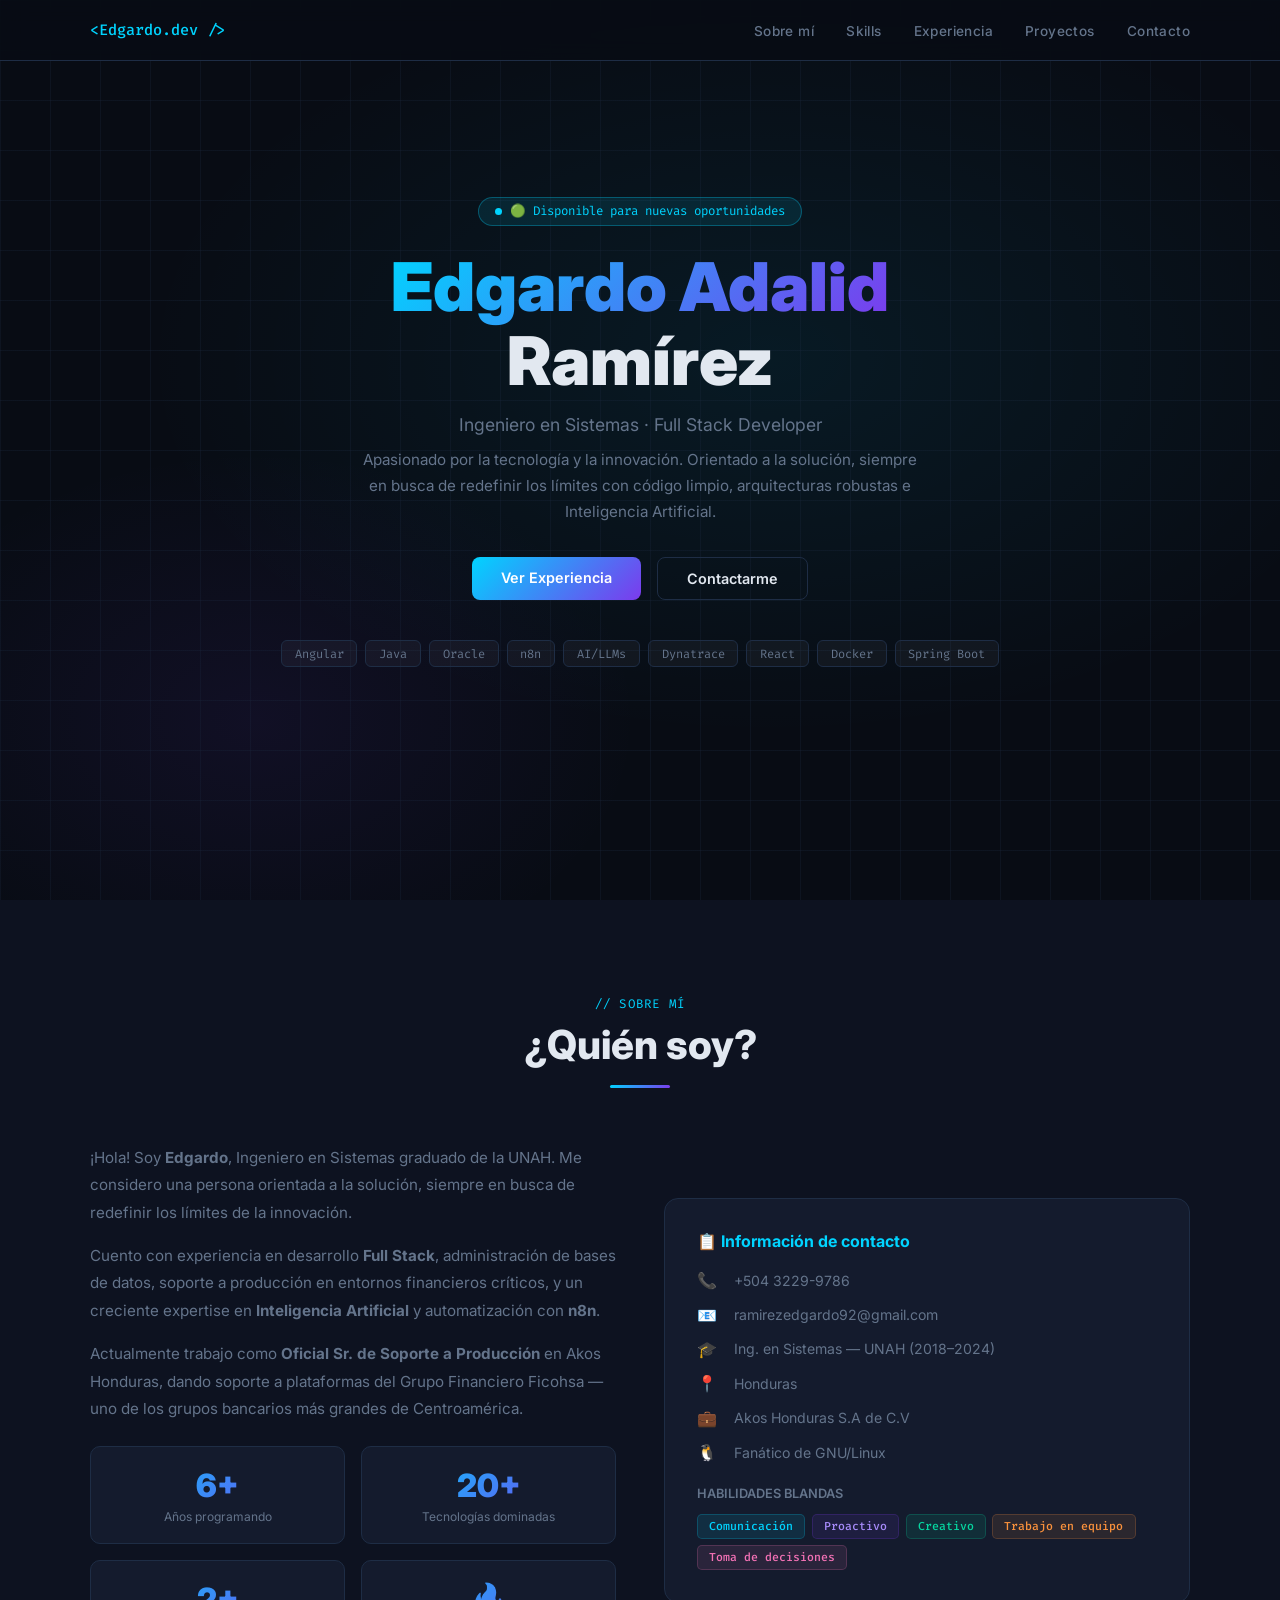
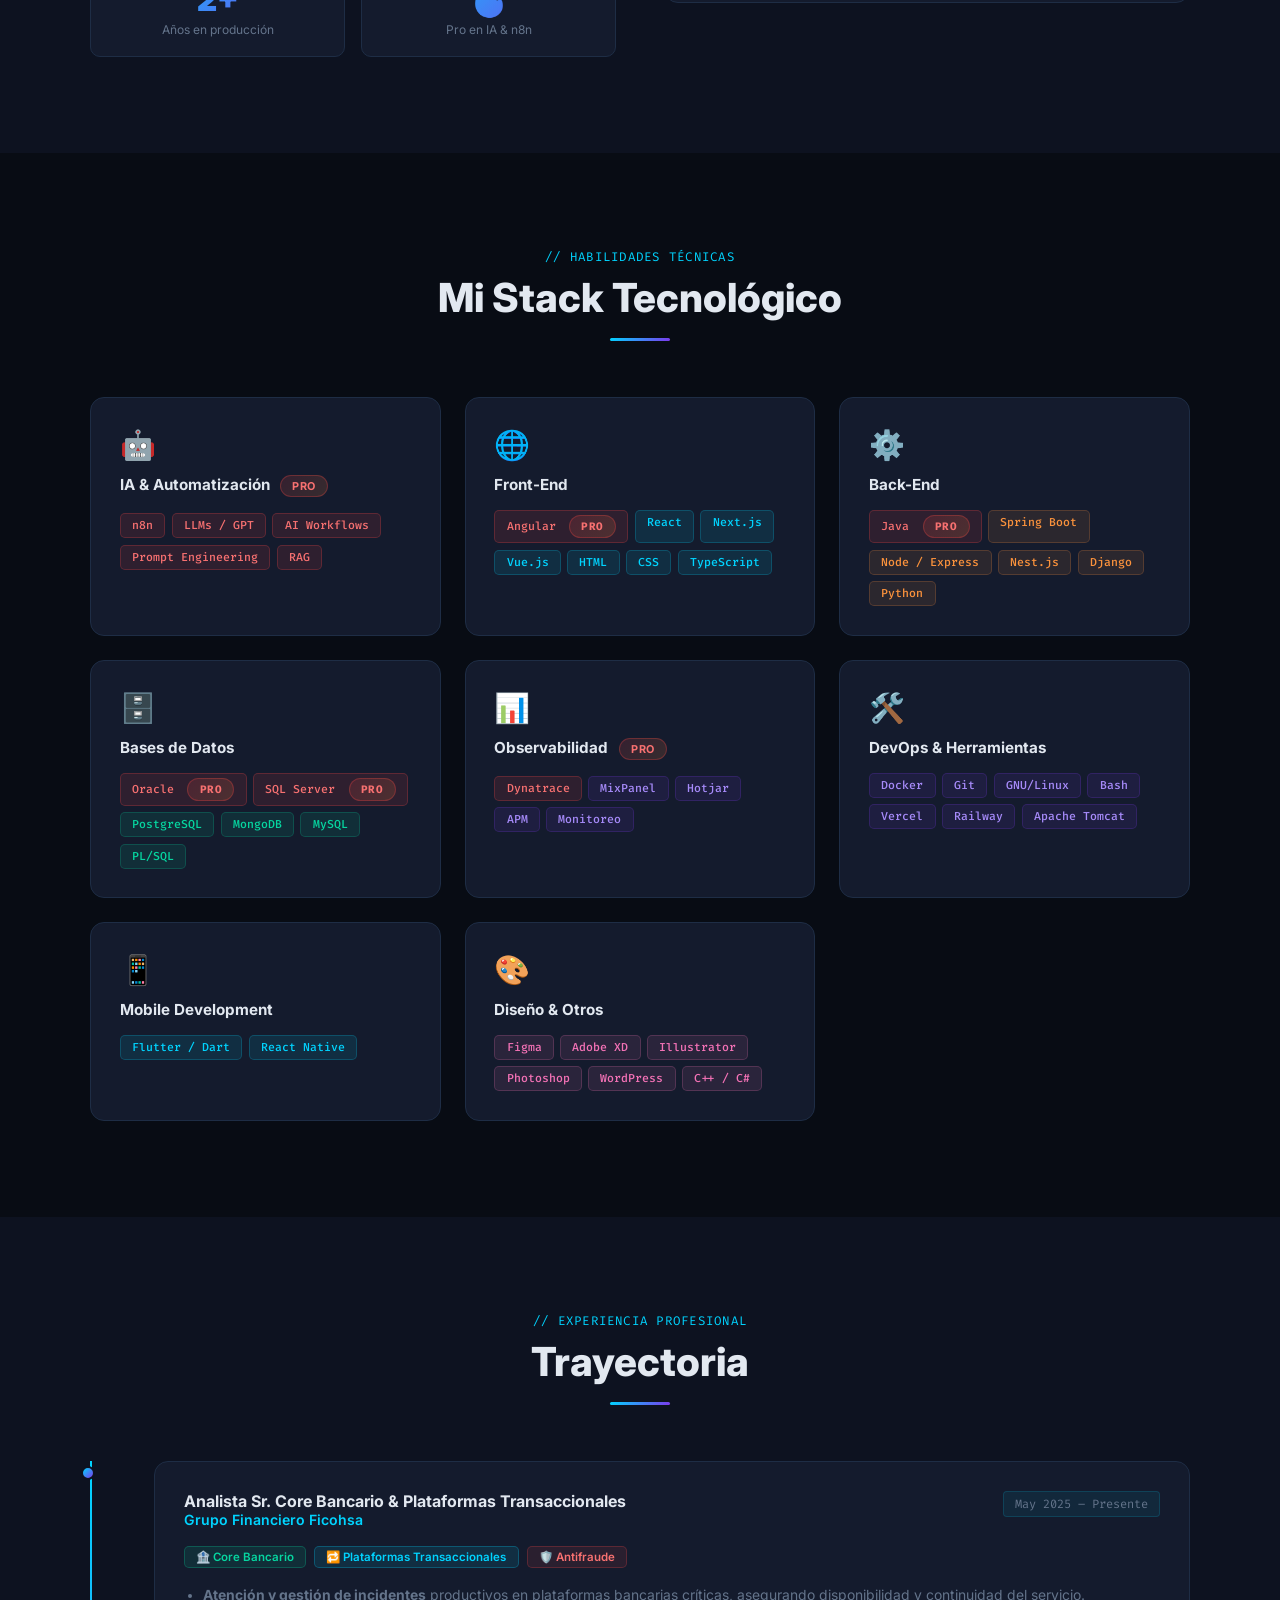
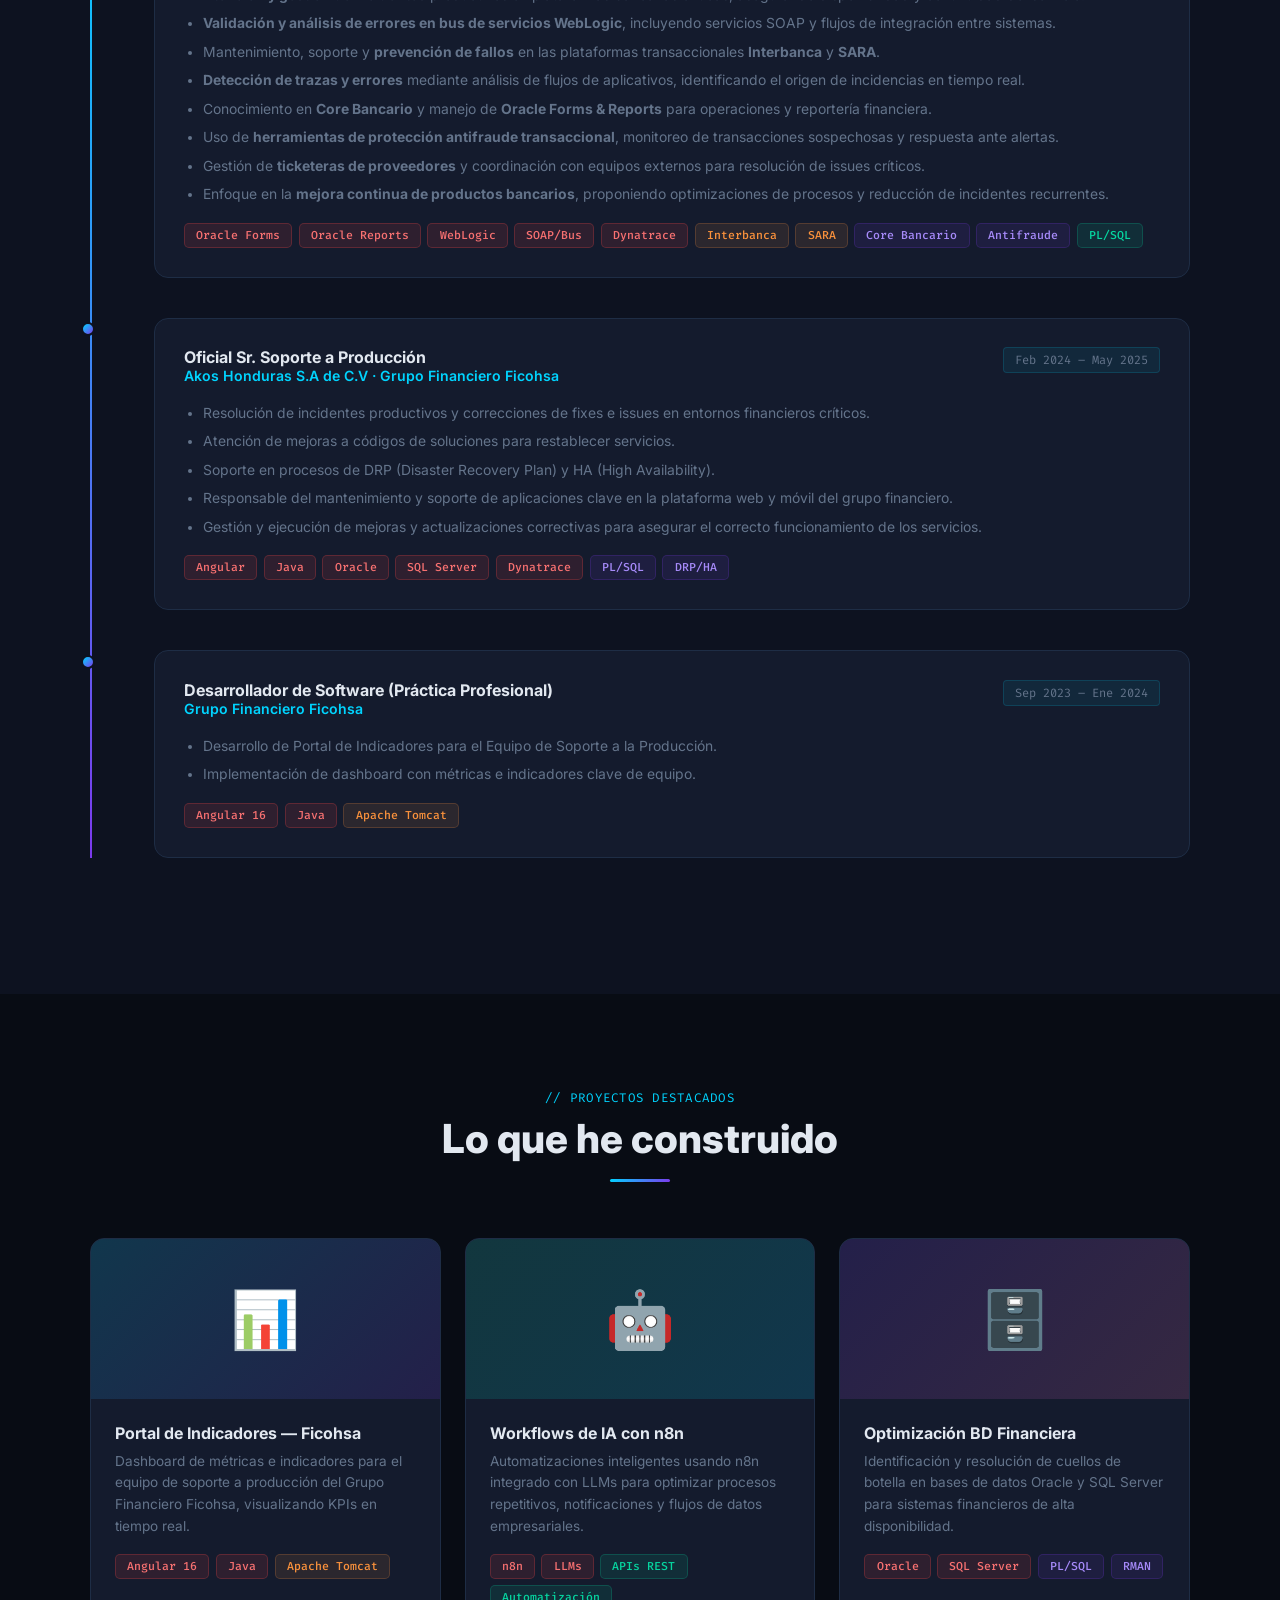
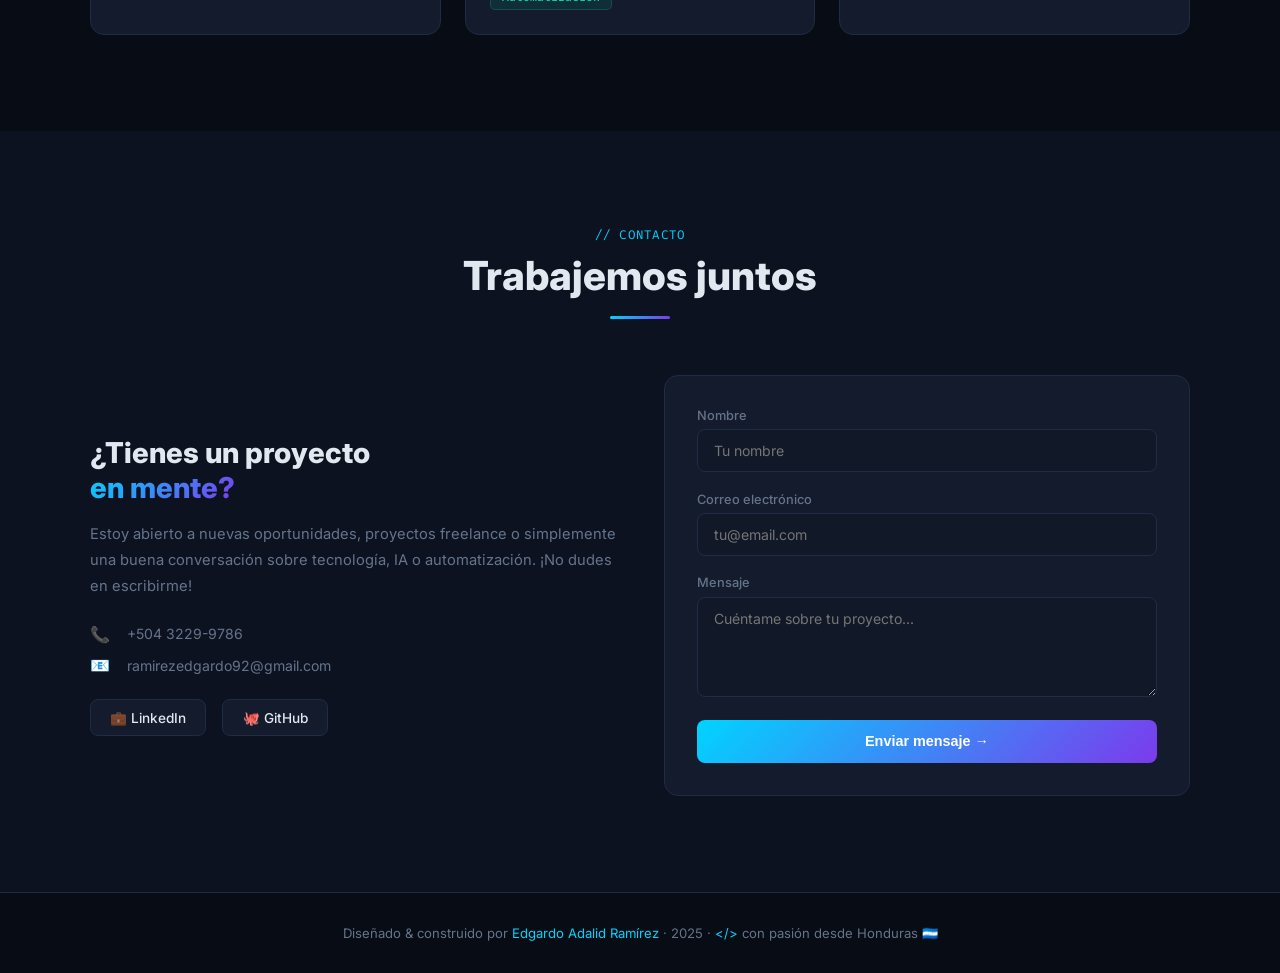
==== portfolio_edgardo_2.0.html @ 15219e04 "Primer commit" ====
<!DOCTYPE html>
<html lang="es">
<head>
<meta charset="UTF-8"/>
<meta name="viewport" content="width=device-width,initial-scale=1.0"/>
<title>Edgardo Ramírez | Ingeniero en Sistemas</title>
<style>
  @import url('https://fonts.googleapis.com/css2?family=Inter:wght@300;400;500;600;700;900&family=Fira+Code:wght@400;500&display=swap');

  :root {
    --bg: #080c14;
    --bg2: #0d1220;
    --bg3: #111827;
    --card: #141b2d;
    --border: #1e2d45;
    --accent: #00d4ff;
    --accent2: #7c3aed;
    --accent3: #06d6a0;
    --text: #e2e8f0;
    --muted: #64748b;
    --grad: linear-gradient(135deg, #00d4ff, #7c3aed);
  }
  *{margin:0;padding:0;box-sizing:border-box;}
  html{scroll-behavior:smooth;}
  body{background:var(--bg);color:var(--text);font-family:'Inter',sans-serif;overflow-x:hidden;}

  /* NAV */
  nav{position:fixed;top:0;width:100%;z-index:100;background:rgba(8,12,20,.85);backdrop-filter:blur(12px);border-bottom:1px solid var(--border);padding:0 2rem;}
  .nav-inner{max-width:1100px;margin:auto;display:flex;align-items:center;justify-content:space-between;height:60px;}
  .logo{font-family:'Fira Code',monospace;color:var(--accent);font-size:.95rem;font-weight:500;}
  .nav-links{display:flex;gap:2rem;list-style:none;}
  .nav-links a{color:var(--muted);text-decoration:none;font-size:.85rem;font-weight:500;transition:.2s;letter-spacing:.03em;}
  .nav-links a:hover{color:var(--accent);}

  /* HERO */
  #hero{min-height:100vh;display:flex;align-items:center;justify-content:center;position:relative;overflow:hidden;padding-top:60px;}
  .hero-bg{position:absolute;inset:0;background:radial-gradient(ellipse 70% 60% at 60% 40%,rgba(0,212,255,.07) 0%,transparent 70%),radial-gradient(ellipse 50% 50% at 20% 80%,rgba(124,58,237,.08) 0%,transparent 60%);}
  .grid-lines{position:absolute;inset:0;background-image:linear-gradient(rgba(30,45,69,.25) 1px,transparent 1px),linear-gradient(90deg,rgba(30,45,69,.25) 1px,transparent 1px);background-size:50px 50px;}
  .hero-content{position:relative;text-align:center;max-width:800px;padding:2rem;}
  .hero-badge{display:inline-flex;align-items:center;gap:.5rem;background:rgba(0,212,255,.1);border:1px solid rgba(0,212,255,.3);border-radius:50px;padding:.35rem 1rem;font-size:.78rem;color:var(--accent);margin-bottom:1.5rem;font-family:'Fira Code',monospace;}
  .hero-badge::before{content:'';width:7px;height:7px;border-radius:50%;background:var(--accent);animation:pulse 1.5s infinite;}
  @keyframes pulse{0%,100%{opacity:1;transform:scale(1);}50%{opacity:.5;transform:scale(1.3);}}
  h1{font-size:clamp(2.5rem,6vw,4.2rem);font-weight:900;line-height:1.1;margin-bottom:1rem;}
  .grad-text{background:var(--grad);-webkit-background-clip:text;-webkit-text-fill-color:transparent;background-clip:text;}
  .hero-sub{font-size:1.1rem;color:var(--muted);margin-bottom:.8rem;font-weight:400;}
  .hero-desc{font-size:.95rem;color:var(--muted);max-width:560px;margin:0 auto 2rem;line-height:1.7;}
  .btn-group{display:flex;gap:1rem;justify-content:center;flex-wrap:wrap;}
  .btn{padding:.75rem 1.8rem;border-radius:8px;font-size:.9rem;font-weight:600;cursor:pointer;text-decoration:none;transition:.2s;border:none;}
  .btn-primary{background:var(--grad);color:#fff;}
  .btn-primary:hover{opacity:.85;transform:translateY(-2px);}
  .btn-outline{background:transparent;border:1px solid var(--border);color:var(--text);}
  .btn-outline:hover{border-color:var(--accent);color:var(--accent);transform:translateY(-2px);}
  .hero-chips{display:flex;flex-wrap:wrap;gap:.5rem;justify-content:center;margin-top:2.5rem;}
  .chip{background:rgba(255,255,255,.04);border:1px solid var(--border);border-radius:6px;padding:.3rem .8rem;font-size:.75rem;color:var(--muted);font-family:'Fira Code',monospace;}

  /* SECTION */
  section{padding:6rem 2rem;}
  .container{max-width:1100px;margin:auto;}
  .section-header{text-align:center;margin-bottom:3.5rem;}
  .section-tag{font-family:'Fira Code',monospace;font-size:.78rem;color:var(--accent);letter-spacing:.1em;text-transform:uppercase;margin-bottom:.5rem;}
  .section-title{font-size:clamp(1.8rem,4vw,2.5rem);font-weight:800;}
  .divider{width:60px;height:3px;background:var(--grad);margin:1rem auto 0;border-radius:2px;}

  /* ABOUT */
  #about{background:var(--bg2);}
  .about-grid{display:grid;grid-template-columns:1fr 1fr;gap:3rem;align-items:center;}
  .about-text p{color:var(--muted);line-height:1.8;margin-bottom:1rem;font-size:.95rem;}
  .about-stats{display:grid;grid-template-columns:1fr 1fr;gap:1rem;margin-top:1.5rem;}
  .stat{background:var(--card);border:1px solid var(--border);border-radius:10px;padding:1.2rem;text-align:center;}
  .stat-num{font-size:2rem;font-weight:900;background:var(--grad);-webkit-background-clip:text;-webkit-text-fill-color:transparent;background-clip:text;}
  .stat-label{font-size:.75rem;color:var(--muted);margin-top:.2rem;}
  .contact-info{background:var(--card);border:1px solid var(--border);border-radius:14px;padding:2rem;}
  .contact-info h3{font-size:1rem;margin-bottom:1.2rem;color:var(--accent);}
  .info-row{display:flex;align-items:center;gap:.8rem;margin-bottom:.9rem;font-size:.88rem;color:var(--muted);}
  .info-icon{font-size:1rem;width:24px;}

  /* SKILLS */
  .skills-grid{display:grid;grid-template-columns:repeat(auto-fit,minmax(280px,1fr));gap:1.5rem;}
  .skill-card{background:var(--card);border:1px solid var(--border);border-radius:14px;padding:1.8rem;transition:.2s;}
  .skill-card:hover{border-color:var(--accent);transform:translateY(-4px);}
  .skill-card-icon{font-size:1.8rem;margin-bottom:.8rem;}
  .skill-card h3{font-size:.95rem;font-weight:700;margin-bottom:1rem;color:var(--text);}
  .tags{display:flex;flex-wrap:wrap;gap:.4rem;}
  .tag{padding:.25rem .7rem;border-radius:5px;font-size:.72rem;font-family:'Fira Code',monospace;font-weight:500;}
  .tag-blue{background:rgba(0,212,255,.1);color:var(--accent);border:1px solid rgba(0,212,255,.2);}
  .tag-purple{background:rgba(124,58,237,.1);color:#a78bfa;border:1px solid rgba(124,58,237,.2);}
  .tag-green{background:rgba(6,214,160,.1);color:var(--accent3);border:1px solid rgba(6,214,160,.2);}
  .tag-orange{background:rgba(251,146,60,.1);color:#fb923c;border:1px solid rgba(251,146,60,.2);}
  .tag-pink{background:rgba(244,114,182,.1);color:#f472b6;border:1px solid rgba(244,114,182,.2);}
  .tag-hot{background:rgba(239,68,68,.12);color:#f87171;border:1px solid rgba(239,68,68,.25);}

  /* EXPERIENCE */
  #experience{background:var(--bg2);}
  .timeline{position:relative;padding-left:2rem;}
  .timeline::before{content:'';position:absolute;left:0;top:0;bottom:0;width:2px;background:linear-gradient(to bottom,var(--accent),var(--accent2));}
  .timeline-item{position:relative;margin-bottom:2.5rem;padding-left:2rem;}
  .timeline-dot{position:absolute;left:-2.55rem;top:.3rem;width:14px;height:14px;border-radius:50%;background:var(--grad);border:2px solid var(--bg2);}
  .timeline-card{background:var(--card);border:1px solid var(--border);border-radius:14px;padding:1.8rem;transition:.2s;}
  .timeline-card:hover{border-color:var(--accent2);}
  .timeline-header{display:flex;justify-content:space-between;align-items:flex-start;flex-wrap:wrap;gap:.5rem;margin-bottom:.8rem;}
  .timeline-title{font-size:1rem;font-weight:700;}
  .timeline-company{color:var(--accent);font-size:.88rem;font-weight:600;margin-bottom:.3rem;}
  .timeline-date{font-size:.75rem;color:var(--muted);font-family:'Fira Code',monospace;background:rgba(0,212,255,.07);padding:.25rem .7rem;border-radius:4px;border:1px solid rgba(0,212,255,.15);}
  .timeline-card ul{color:var(--muted);font-size:.87rem;line-height:1.7;padding-left:1.2rem;}
  .timeline-card ul li{margin-bottom:.3rem;}
  .timeline-techs{display:flex;flex-wrap:wrap;gap:.4rem;margin-top:1rem;}

  /* PROJECTS */
  .projects-grid{display:grid;grid-template-columns:repeat(auto-fit,minmax(300px,1fr));gap:1.5rem;}
  .project-card{background:var(--card);border:1px solid var(--border);border-radius:14px;overflow:hidden;transition:.2s;}
  .project-card:hover{border-color:var(--accent);transform:translateY(-5px);}
  .project-img{height:160px;display:flex;align-items:center;justify-content:center;font-size:3.5rem;position:relative;overflow:hidden;}
  .project-img-1{background:linear-gradient(135deg,rgba(0,212,255,.15),rgba(124,58,237,.15));}
  .project-img-2{background:linear-gradient(135deg,rgba(6,214,160,.15),rgba(0,212,255,.15));}
  .project-img-3{background:linear-gradient(135deg,rgba(124,58,237,.15),rgba(244,114,182,.15));}
  .project-body{padding:1.5rem;}
  .project-body h3{font-size:1rem;font-weight:700;margin-bottom:.5rem;}
  .project-body p{color:var(--muted);font-size:.85rem;line-height:1.6;margin-bottom:1rem;}

  /* CONTACT */
  #contact{background:var(--bg2);}
  .contact-grid{display:grid;grid-template-columns:1fr 1fr;gap:3rem;align-items:center;}
  .contact-left h2{font-size:1.8rem;font-weight:800;margin-bottom:1rem;}
  .contact-left p{color:var(--muted);line-height:1.8;margin-bottom:1.5rem;font-size:.92rem;}
  .social-links{display:flex;gap:1rem;}
  .social-btn{display:flex;align-items:center;gap:.5rem;background:var(--card);border:1px solid var(--border);border-radius:8px;padding:.6rem 1.2rem;color:var(--text);text-decoration:none;font-size:.85rem;font-weight:500;transition:.2s;}
  .social-btn:hover{border-color:var(--accent);color:var(--accent);}
  .contact-form{background:var(--card);border:1px solid var(--border);border-radius:14px;padding:2rem;}
  .form-group{margin-bottom:1.2rem;}
  .form-group label{display:block;font-size:.8rem;color:var(--muted);margin-bottom:.4rem;font-weight:500;}
  .form-group input,.form-group textarea{width:100%;background:var(--bg3);border:1px solid var(--border);border-radius:8px;padding:.75rem 1rem;color:var(--text);font-size:.88rem;font-family:'Inter',sans-serif;outline:none;transition:.2s;}
  .form-group input:focus,.form-group textarea:focus{border-color:var(--accent);}
  .form-group textarea{resize:vertical;min-height:100px;}
  .btn-send{width:100%;background:var(--grad);color:#fff;border:none;border-radius:8px;padding:.85rem;font-size:.9rem;font-weight:700;cursor:pointer;transition:.2s;}
  .btn-send:hover{opacity:.85;}

  /* FOOTER */
  footer{background:var(--bg);border-top:1px solid var(--border);padding:2rem;text-align:center;}
  footer p{color:var(--muted);font-size:.82rem;}
  footer span{color:var(--accent);}

  /* PRO BADGE */
  .pro-badge{display:inline-flex;align-items:center;gap:.4rem;background:linear-gradient(135deg,rgba(239,68,68,.15),rgba(251,146,60,.15));border:1px solid rgba(239,68,68,.3);border-radius:50px;padding:.2rem .7rem;font-size:.68rem;color:#f87171;font-weight:700;letter-spacing:.05em;margin-left:.4rem;vertical-align:middle;}

  @media(max-width:768px){
    .about-grid,.contact-grid{grid-template-columns:1fr;}
    .nav-links{display:none;}
  }
</style>
</head>
<body>

<!-- NAV -->
<nav>
  <div class="nav-inner">
    <span class="logo">&lt;Edgardo.dev /&gt;</span>
    <ul class="nav-links">
      <li><a href="#about">Sobre mí</a></li>
      <li><a href="#skills">Skills</a></li>
      <li><a href="#experience">Experiencia</a></li>
      <li><a href="#projects">Proyectos</a></li>
      <li><a href="#contact">Contacto</a></li>
    </ul>
  </div>
</nav>

<!-- HERO -->
<section id="hero">
  <div class="hero-bg"></div>
  <div class="grid-lines"></div>
  <div class="hero-content">
    <div class="hero-badge">🟢 Disponible para nuevas oportunidades</div>
    <h1>
      <span class="grad-text">Edgardo Adalid</span><br>Ramírez
    </h1>
    <p class="hero-sub">Ingeniero en Sistemas · Full Stack Developer</p>
    <p class="hero-desc">
      Apasionado por la tecnología y la innovación. Orientado a la solución, siempre en busca de redefinir los límites con código limpio, arquitecturas robustas e Inteligencia Artificial.
    </p>
    <div class="btn-group">
      <a href="#experience" class="btn btn-primary">Ver Experiencia</a>
      <a href="#contact" class="btn btn-outline">Contactarme</a>
    </div>
    <div class="hero-chips">
      <span class="chip">Angular</span>
      <span class="chip">Java</span>
      <span class="chip">Oracle</span>
      <span class="chip">n8n</span>
      <span class="chip">AI/LLMs</span>
      <span class="chip">Dynatrace</span>
      <span class="chip">React</span>
      <span class="chip">Docker</span>
      <span class="chip">Spring Boot</span>
    </div>
  </div>
</section>

<!-- ABOUT -->
<section id="about">
  <div class="container">
    <div class="section-header">
      <p class="section-tag">// sobre mí</p>
      <h2 class="section-title">¿Quién soy?</h2>
      <div class="divider"></div>
    </div>
    <div class="about-grid">
      <div class="about-text">
        <p>¡Hola! Soy <strong>Edgardo</strong>, Ingeniero en Sistemas graduado de la UNAH. Me considero una persona orientada a la solución, siempre en busca de redefinir los límites de la innovación.</p>
        <p>Cuento con experiencia en desarrollo <strong>Full Stack</strong>, administración de bases de datos, soporte a producción en entornos financieros críticos, y un creciente expertise en <strong>Inteligencia Artificial</strong> y automatización con <strong>n8n</strong>.</p>
        <p>Actualmente trabajo como <strong>Oficial Sr. de Soporte a Producción</strong> en Akos Honduras, dando soporte a plataformas del Grupo Financiero Ficohsa — uno de los grupos bancarios más grandes de Centroamérica.</p>
        <div class="about-stats">
          <div class="stat"><div class="stat-num">6+</div><div class="stat-label">Años programando</div></div>
          <div class="stat"><div class="stat-num">20+</div><div class="stat-label">Tecnologías dominadas</div></div>
          <div class="stat"><div class="stat-num">2+</div><div class="stat-label">Años en producción</div></div>
          <div class="stat"><div class="stat-num">🔥</div><div class="stat-label">Pro en IA & n8n</div></div>
        </div>
      </div>
      <div class="contact-info">
        <h3>📋 Información de contacto</h3>
        <div class="info-row"><span class="info-icon">📞</span> +504 3229-9786</div>
        <div class="info-row"><span class="info-icon">📧</span> ramirezedgardo92@gmail.com</div>
        <div class="info-row"><span class="info-icon">🎓</span> Ing. en Sistemas — UNAH (2018–2024)</div>
        <div class="info-row"><span class="info-icon">📍</span> Honduras</div>
        <div class="info-row"><span class="info-icon">💼</span> Akos Honduras S.A de C.V</div>
        <div class="info-row"><span class="info-icon">🐧</span> Fanático de GNU/Linux</div>
        <div style="margin-top:1.5rem;">
          <p style="font-size:.8rem;color:var(--muted);margin-bottom:.8rem;font-weight:600;">HABILIDADES BLANDAS</p>
          <div class="tags">
            <span class="tag tag-blue">Comunicación</span>
            <span class="tag tag-purple">Proactivo</span>
            <span class="tag tag-green">Creativo</span>
            <span class="tag tag-orange">Trabajo en equipo</span>
            <span class="tag tag-pink">Toma de decisiones</span>
          </div>
        </div>
      </div>
    </div>
  </div>
</section>

<!-- SKILLS -->
<section id="skills">
  <div class="container">
    <div class="section-header">
      <p class="section-tag">// habilidades técnicas</p>
      <h2 class="section-title">Mi Stack Tecnológico</h2>
      <div class="divider"></div>
    </div>
    <div class="skills-grid">

      <div class="skill-card">
        <div class="skill-card-icon">🤖</div>
        <h3>IA & Automatización <span class="pro-badge">PRO</span></h3>
        <div class="tags">
          <span class="tag tag-hot">n8n</span>
          <span class="tag tag-hot">LLMs / GPT</span>
          <span class="tag tag-hot">AI Workflows</span>
          <span class="tag tag-hot">Prompt Engineering</span>
          <span class="tag tag-hot">RAG</span>
        </div>
      </div>

      <div class="skill-card">
        <div class="skill-card-icon">🌐</div>
        <h3>Front-End</h3>
        <div class="tags">
          <span class="tag tag-hot">Angular <span class="pro-badge">PRO</span></span>
          <span class="tag tag-blue">React</span>
          <span class="tag tag-blue">Next.js</span>
          <span class="tag tag-blue">Vue.js</span>
          <span class="tag tag-blue">HTML</span>
          <span class="tag tag-blue">CSS</span>
          <span class="tag tag-blue">TypeScript</span>
        </div>
      </div>

      <div class="skill-card">
        <div class="skill-card-icon">⚙️</div>
        <h3>Back-End</h3>
        <div class="tags">
          <span class="tag tag-hot">Java <span class="pro-badge">PRO</span></span>
          <span class="tag tag-orange">Spring Boot</span>
          <span class="tag tag-orange">Node / Express</span>
          <span class="tag tag-orange">Nest.js</span>
          <span class="tag tag-orange">Django</span>
          <span class="tag tag-orange">Python</span>
        </div>
      </div>

      <div class="skill-card">
        <div class="skill-card-icon">🗄️</div>
        <h3>Bases de Datos</h3>
        <div class="tags">
          <span class="tag tag-hot">Oracle <span class="pro-badge">PRO</span></span>
          <span class="tag tag-hot">SQL Server <span class="pro-badge">PRO</span></span>
          <span class="tag tag-green">PostgreSQL</span>
          <span class="tag tag-green">MongoDB</span>
          <span class="tag tag-green">MySQL</span>
          <span class="tag tag-green">PL/SQL</span>
        </div>
      </div>

      <div class="skill-card">
        <div class="skill-card-icon">📊</div>
        <h3>Observabilidad <span class="pro-badge">PRO</span></h3>
        <div class="tags">
          <span class="tag tag-hot">Dynatrace</span>
          <span class="tag tag-purple">MixPanel</span>
          <span class="tag tag-purple">Hotjar</span>
          <span class="tag tag-purple">APM</span>
          <span class="tag tag-purple">Monitoreo</span>
        </div>
      </div>

      <div class="skill-card">
        <div class="skill-card-icon">🛠️</div>
        <h3>DevOps & Herramientas</h3>
        <div class="tags">
          <span class="tag tag-purple">Docker</span>
          <span class="tag tag-purple">Git</span>
          <span class="tag tag-purple">GNU/Linux</span>
          <span class="tag tag-purple">Bash</span>
          <span class="tag tag-purple">Vercel</span>
          <span class="tag tag-purple">Railway</span>
          <span class="tag tag-purple">Apache Tomcat</span>
        </div>
      </div>

      <div class="skill-card">
        <div class="skill-card-icon">📱</div>
        <h3>Mobile Development</h3>
        <div class="tags">
          <span class="tag tag-blue">Flutter / Dart</span>
          <span class="tag tag-blue">React Native</span>
        </div>
      </div>

      <div class="skill-card">
        <div class="skill-card-icon">🎨</div>
        <h3>Diseño & Otros</h3>
        <div class="tags">
          <span class="tag tag-pink">Figma</span>
          <span class="tag tag-pink">Adobe XD</span>
          <span class="tag tag-pink">Illustrator</span>
          <span class="tag tag-pink">Photoshop</span>
          <span class="tag tag-pink">WordPress</span>
          <span class="tag tag-pink">C++ / C#</span>
        </div>
      </div>

    </div>
  </div>
</section>

<!-- EXPERIENCE -->
<section id="experience">
  <div class="container">
    <div class="section-header">
      <p class="section-tag">// experiencia profesional</p>
      <h2 class="section-title">Trayectoria</h2>
      <div class="divider"></div>
    </div>
    <div class="timeline">

      <div class="timeline-item">
        <div class="timeline-dot"></div>
        <div class="timeline-card">
          <div class="timeline-header">
            <div>
              <div class="timeline-title">Analista Sr. Core Bancario & Plataformas Transaccionales</div>
              <div class="timeline-company">Grupo Financiero Ficohsa</div>
            </div>
            <span class="timeline-date">May 2025 – Presente</span>
          </div>
          <div style="display:flex;flex-wrap:wrap;gap:.5rem;margin-bottom:1rem;">
            <span style="background:rgba(6,214,160,.1);color:var(--accent3);border:1px solid rgba(6,214,160,.25);border-radius:5px;padding:.2rem .7rem;font-size:.72rem;font-weight:600;">🏦 Core Bancario</span>
            <span style="background:rgba(0,212,255,.1);color:var(--accent);border:1px solid rgba(0,212,255,.25);border-radius:5px;padding:.2rem .7rem;font-size:.72rem;font-weight:600;">🔁 Plataformas Transaccionales</span>
            <span style="background:rgba(239,68,68,.1);color:#f87171;border:1px solid rgba(239,68,68,.25);border-radius:5px;padding:.2rem .7rem;font-size:.72rem;font-weight:600;">🛡️ Antifraude</span>
          </div>
          <ul>
            <li><strong>Atención y gestión de incidentes</strong> productivos en plataformas bancarias críticas, asegurando disponibilidad y continuidad del servicio.</li>
            <li><strong>Validación y análisis de errores en bus de servicios WebLogic</strong>, incluyendo servicios SOAP y flujos de integración entre sistemas.</li>
            <li>Mantenimiento, soporte y <strong>prevención de fallos</strong> en las plataformas transaccionales <strong>Interbanca</strong> y <strong>SARA</strong>.</li>
            <li><strong>Detección de trazas y errores</strong> mediante análisis de flujos de aplicativos, identificando el origen de incidencias en tiempo real.</li>
            <li>Conocimiento en <strong>Core Bancario</strong> y manejo de <strong>Oracle Forms & Reports</strong> para operaciones y reportería financiera.</li>
            <li>Uso de <strong>herramientas de protección antifraude transaccional</strong>, monitoreo de transacciones sospechosas y respuesta ante alertas.</li>
            <li>Gestión de <strong>ticketeras de proveedores</strong> y coordinación con equipos externos para resolución de issues críticos.</li>
            <li>Enfoque en la <strong>mejora continua de productos bancarios</strong>, proponiendo optimizaciones de procesos y reducción de incidentes recurrentes.</li>
          </ul>
          <div class="timeline-techs">
            <span class="tag tag-hot">Oracle Forms</span>
            <span class="tag tag-hot">Oracle Reports</span>
            <span class="tag tag-hot">WebLogic</span>
            <span class="tag tag-hot">SOAP/Bus</span>
            <span class="tag tag-hot">Dynatrace</span>
            <span class="tag tag-orange">Interbanca</span>
            <span class="tag tag-orange">SARA</span>
            <span class="tag tag-purple">Core Bancario</span>
            <span class="tag tag-purple">Antifraude</span>
            <span class="tag tag-green">PL/SQL</span>
          </div>
        </div>
      </div>

      <div class="timeline-item">
        <div class="timeline-dot"></div>
        <div class="timeline-card">
          <div class="timeline-header">
            <div>
              <div class="timeline-title">Oficial Sr. Soporte a Producción</div>
              <div class="timeline-company">Akos Honduras S.A de C.V · Grupo Financiero Ficohsa</div>
            </div>
            <span class="timeline-date">Feb 2024 – May 2025</span>
          </div>
          <ul>
            <li>Resolución de incidentes productivos y correcciones de fixes e issues en entornos financieros críticos.</li>
            <li>Atención de mejoras a códigos de soluciones para restablecer servicios.</li>
            <li>Soporte en procesos de DRP (Disaster Recovery Plan) y HA (High Availability).</li>
            <li>Responsable del mantenimiento y soporte de aplicaciones clave en la plataforma web y móvil del grupo financiero.</li>
            <li>Gestión y ejecución de mejoras y actualizaciones correctivas para asegurar el correcto funcionamiento de los servicios.</li>
          </ul>
          <div class="timeline-techs">
            <span class="tag tag-hot">Angular</span>
            <span class="tag tag-hot">Java</span>
            <span class="tag tag-hot">Oracle</span>
            <span class="tag tag-hot">SQL Server</span>
            <span class="tag tag-hot">Dynatrace</span>
            <span class="tag tag-purple">PL/SQL</span>
            <span class="tag tag-purple">DRP/HA</span>
          </div>
        </div>
      </div>

      <div class="timeline-item">
        <div class="timeline-dot"></div>
        <div class="timeline-card">
          <div class="timeline-header">
            <div>
              <div class="timeline-title">Desarrollador de Software (Práctica Profesional)</div>
              <div class="timeline-company">Grupo Financiero Ficohsa</div>
            </div>
            <span class="timeline-date">Sep 2023 – Ene 2024</span>
          </div>
          <ul>
            <li>Desarrollo de Portal de Indicadores para el Equipo de Soporte a la Producción.</li>
            <li>Implementación de dashboard con métricas e indicadores clave de equipo.</li>
          </ul>
          <div class="timeline-techs">
            <span class="tag tag-hot">Angular 16</span>
            <span class="tag tag-hot">Java</span>
            <span class="tag tag-orange">Apache Tomcat</span>
          </div>
        </div>
      </div>

    </div>
  </div>
</section>

<!-- PROJECTS -->
<section id="projects">
  <div class="container">
    <div class="section-header">
      <p class="section-tag">// proyectos destacados</p>
      <h2 class="section-title">Lo que he construido</h2>
      <div class="divider"></div>
    </div>
    <div class="projects-grid">

      <div class="project-card">
        <div class="project-img project-img-1">📊</div>
        <div class="project-body">
          <h3>Portal de Indicadores — Ficohsa</h3>
          <p>Dashboard de métricas e indicadores para el equipo de soporte a producción del Grupo Financiero Ficohsa, visualizando KPIs en tiempo real.</p>
          <div class="tags">
            <span class="tag tag-hot">Angular 16</span>
            <span class="tag tag-hot">Java</span>
            <span class="tag tag-orange">Apache Tomcat</span>
          </div>
        </div>
      </div>

      <div class="project-card">
        <div class="project-img project-img-2">🤖</div>
        <div class="project-body">
          <h3>Workflows de IA con n8n</h3>
          <p>Automatizaciones inteligentes usando n8n integrado con LLMs para optimizar procesos repetitivos, notificaciones y flujos de datos empresariales.</p>
          <div class="tags">
            <span class="tag tag-hot">n8n</span>
            <span class="tag tag-hot">LLMs</span>
            <span class="tag tag-green">APIs REST</span>
            <span class="tag tag-green">Automatización</span>
          </div>
        </div>
      </div>

      <div class="project-card">
        <div class="project-img project-img-3">🗄️</div>
        <div class="project-body">
          <h3>Optimización BD Financiera</h3>
          <p>Identificación y resolución de cuellos de botella en bases de datos Oracle y SQL Server para sistemas financieros de alta disponibilidad.</p>
          <div class="tags">
            <span class="tag tag-hot">Oracle</span>
            <span class="tag tag-hot">SQL Server</span>
            <span class="tag tag-purple">PL/SQL</span>
            <span class="tag tag-purple">RMAN</span>
          </div>
        </div>
      </div>

    </div>
  </div>
</section>

<!-- CONTACT -->
<section id="contact">
  <div class="container">
    <div class="section-header">
      <p class="section-tag">// contacto</p>
      <h2 class="section-title">Trabajemos juntos</h2>
      <div class="divider"></div>
    </div>
    <div class="contact-grid">
      <div class="contact-left">
        <h2>¿Tienes un proyecto<br><span class="grad-text">en mente?</span></h2>
        <p>Estoy abierto a nuevas oportunidades, proyectos freelance o simplemente una buena conversación sobre tecnología, IA o automatización. ¡No dudes en escribirme!</p>
        <div class="info-row" style="margin-bottom:.7rem;"><span class="info-icon">📞</span> +504 3229-9786</div>
        <div class="info-row" style="margin-bottom:1.5rem;"><span class="info-icon">📧</span> ramirezedgardo92@gmail.com</div>
        <div class="social-links">
          <a href="https://linkedin.com" target="_blank" class="social-btn">💼 LinkedIn</a>
          <a href="https://github.com" target="_blank" class="social-btn">🐙 GitHub</a>
        </div>
      </div>
      <div class="contact-form">
        <div class="form-group">
          <label>Nombre</label>
          <input type="text" placeholder="Tu nombre"/>
        </div>
        <div class="form-group">
          <label>Correo electrónico</label>
          <input type="email" placeholder="tu@email.com"/>
        </div>
        <div class="form-group">
          <label>Mensaje</label>
          <textarea placeholder="Cuéntame sobre tu proyecto..."></textarea>
        </div>
        <button class="btn-send" onclick="alert('¡Gracias por tu mensaje! Te contactaré pronto 🚀')">Enviar mensaje →</button>
      </div>
    </div>
  </div>
</section>

<!-- FOOTER -->
<footer>
  <p>Diseñado & construido por <span>Edgardo Adalid Ramírez</span> · 2025 · <span>&lt;/&gt;</span> con pasión desde Honduras 🇭🇳</p>
</footer>

</body>
</html>
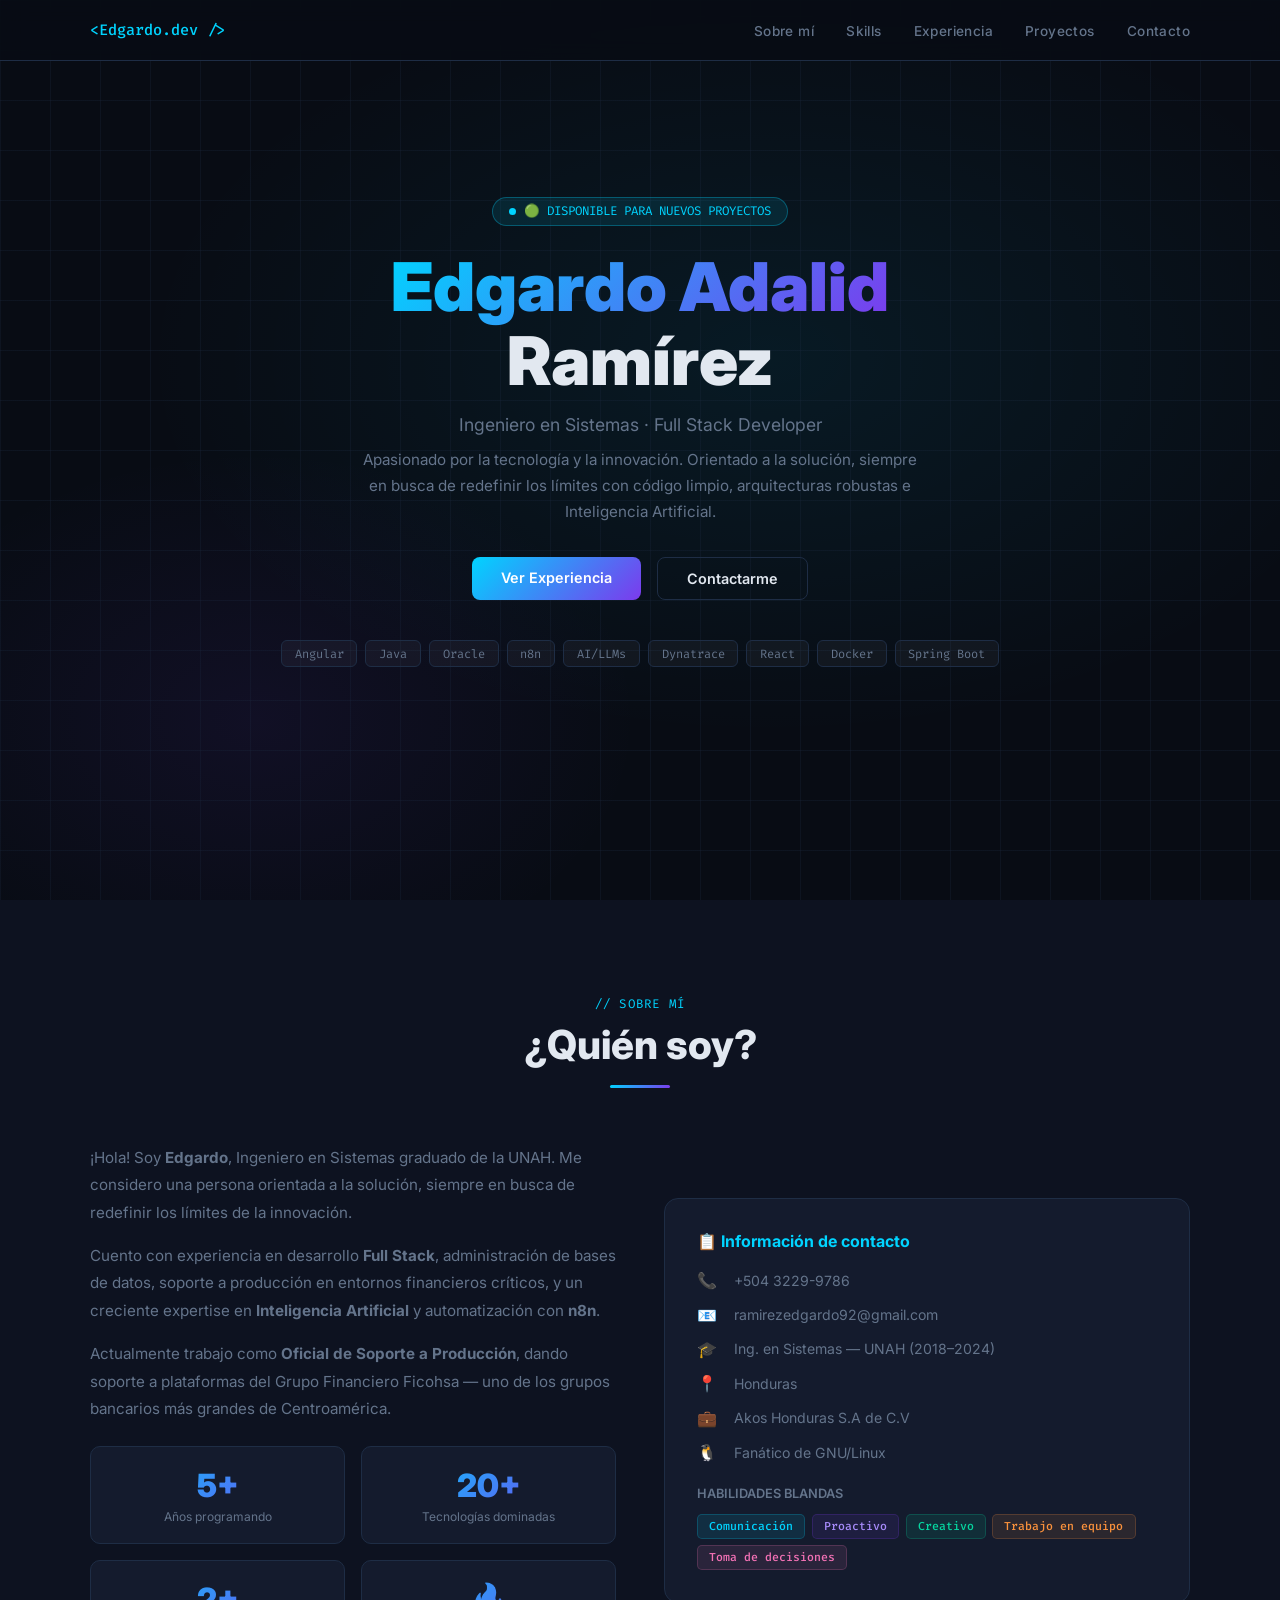
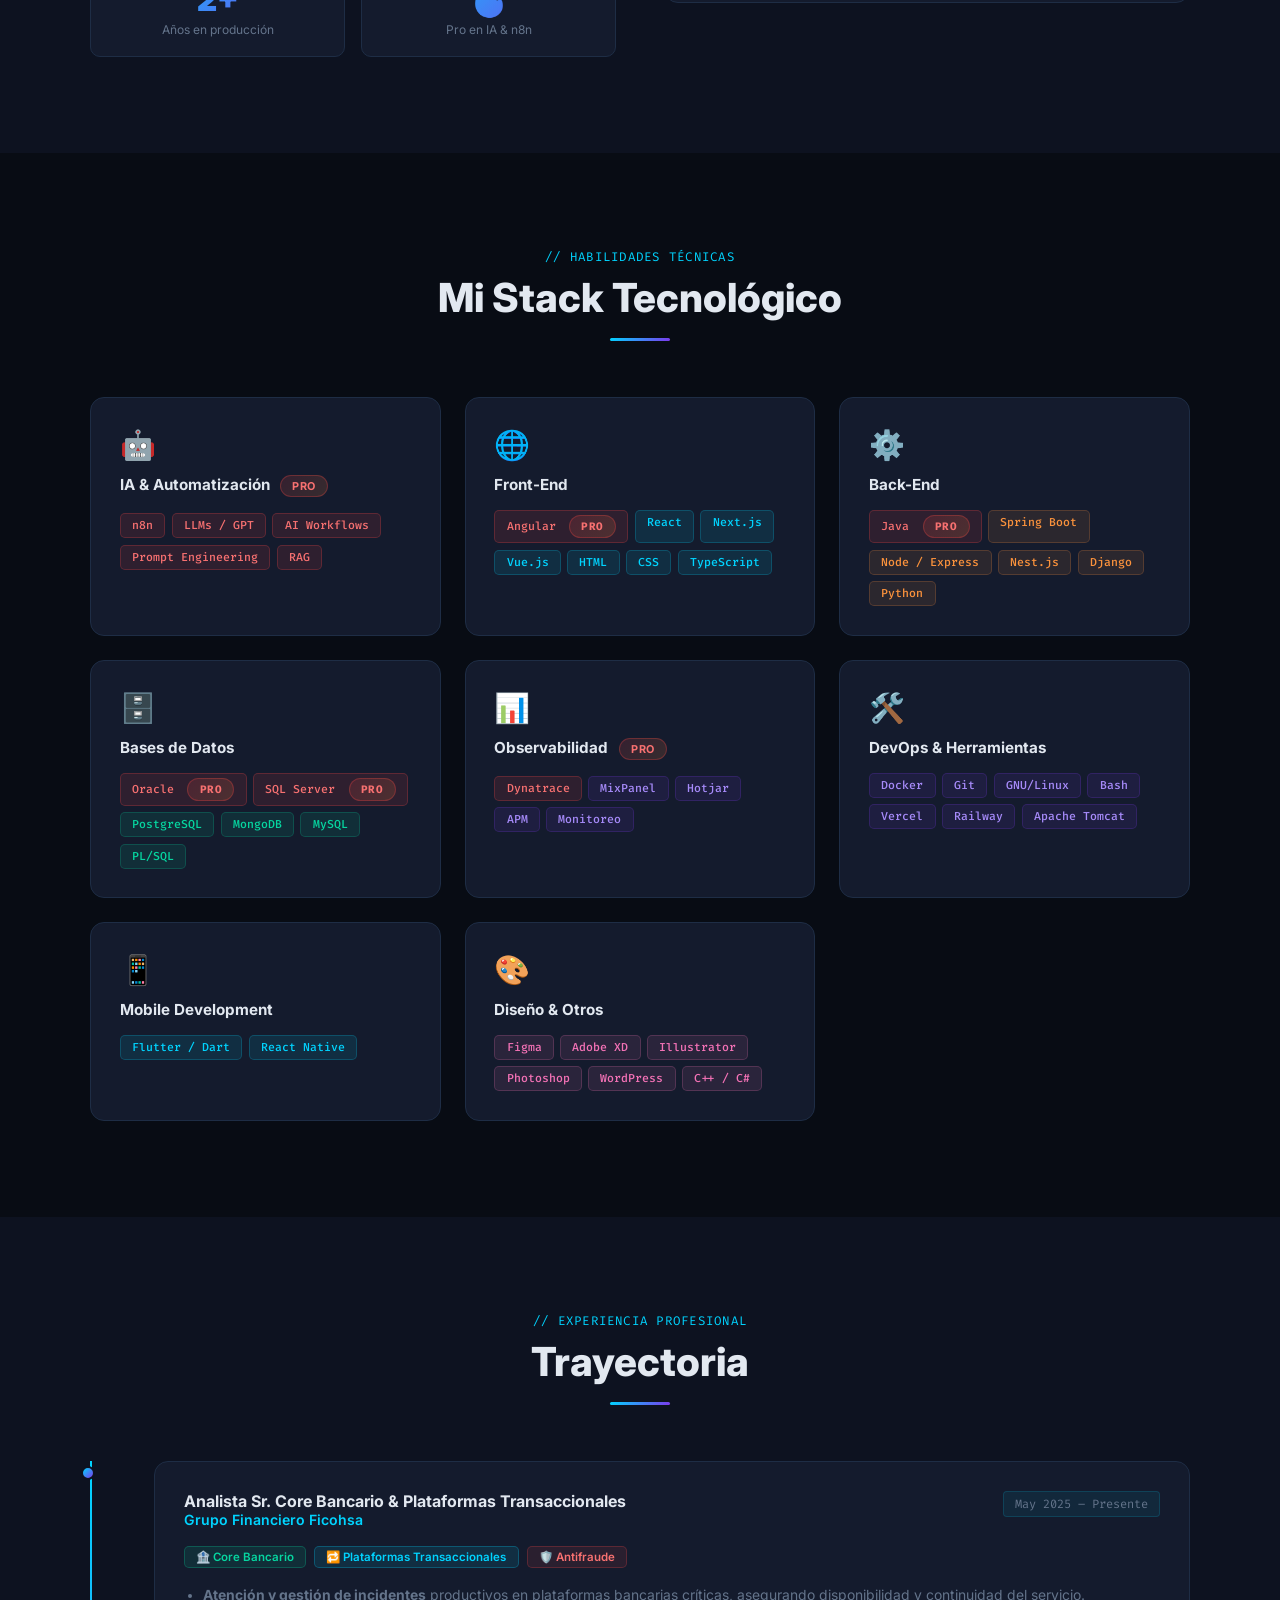
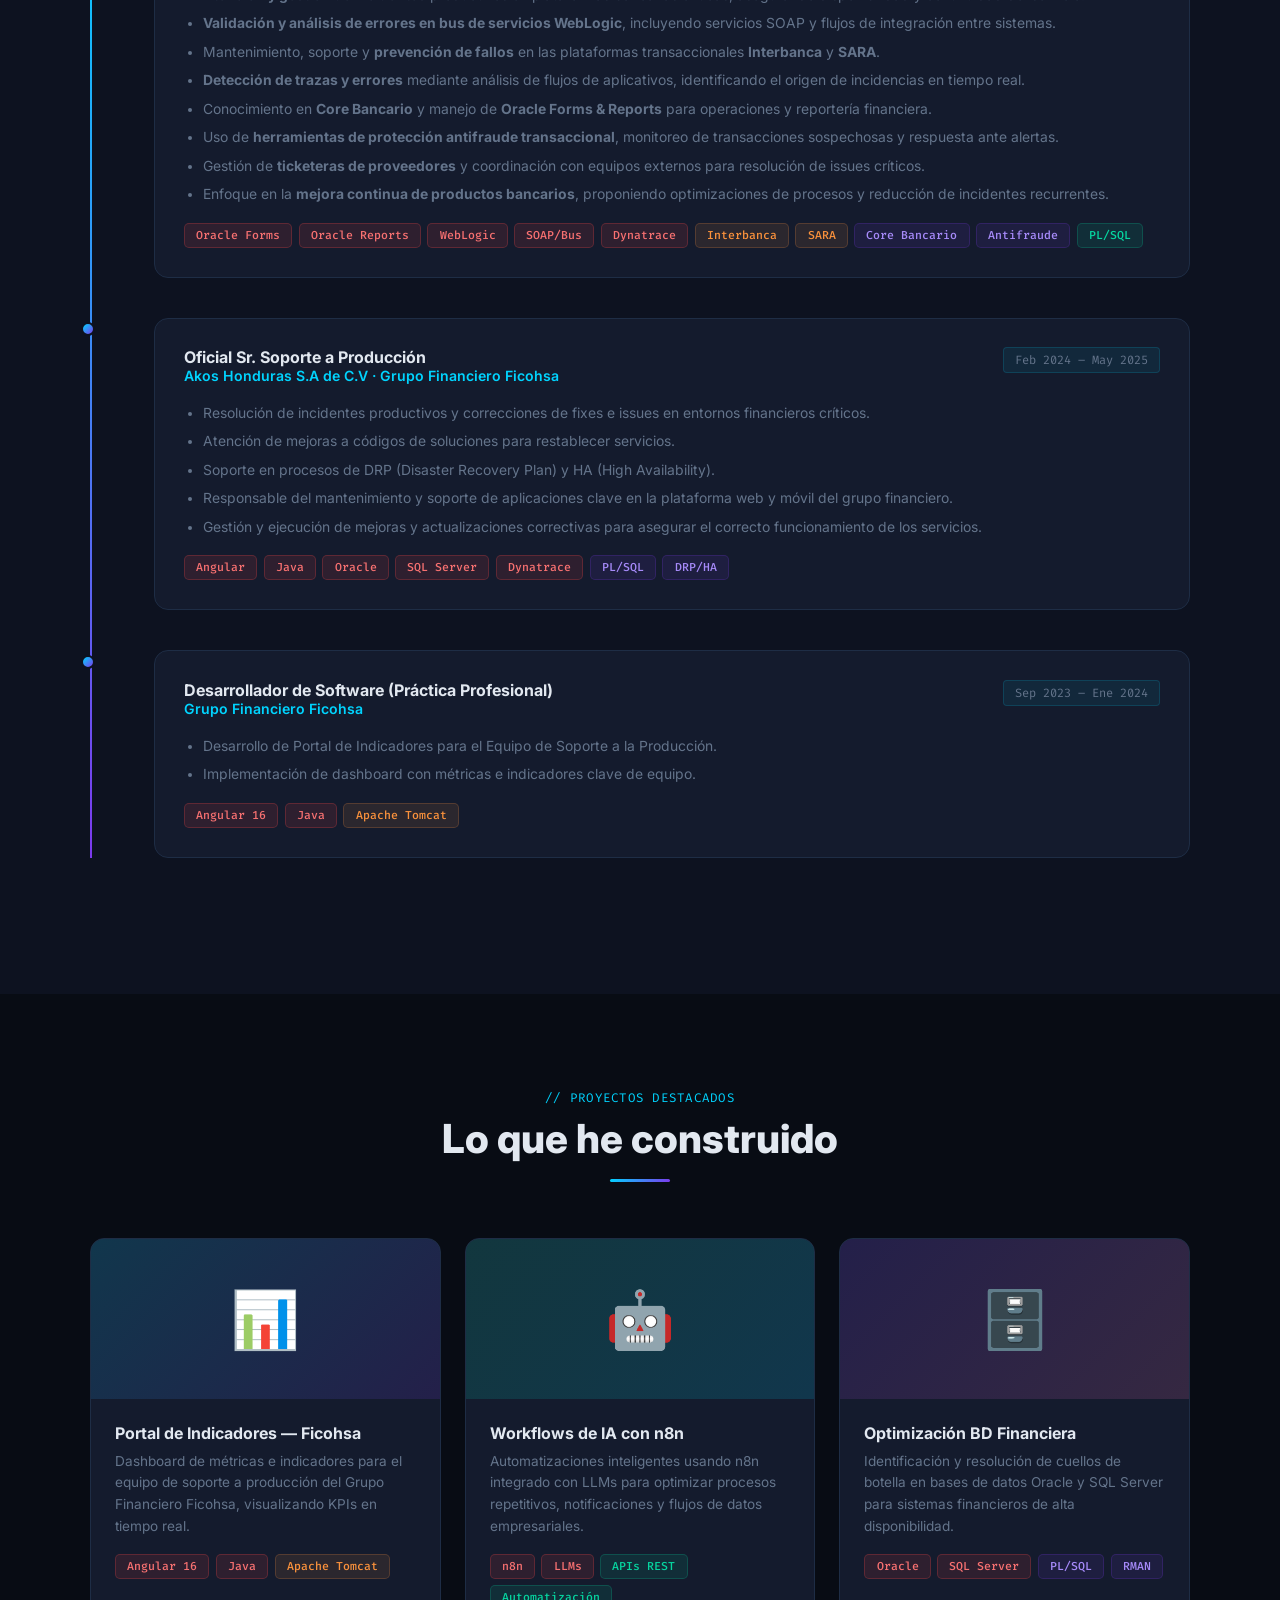
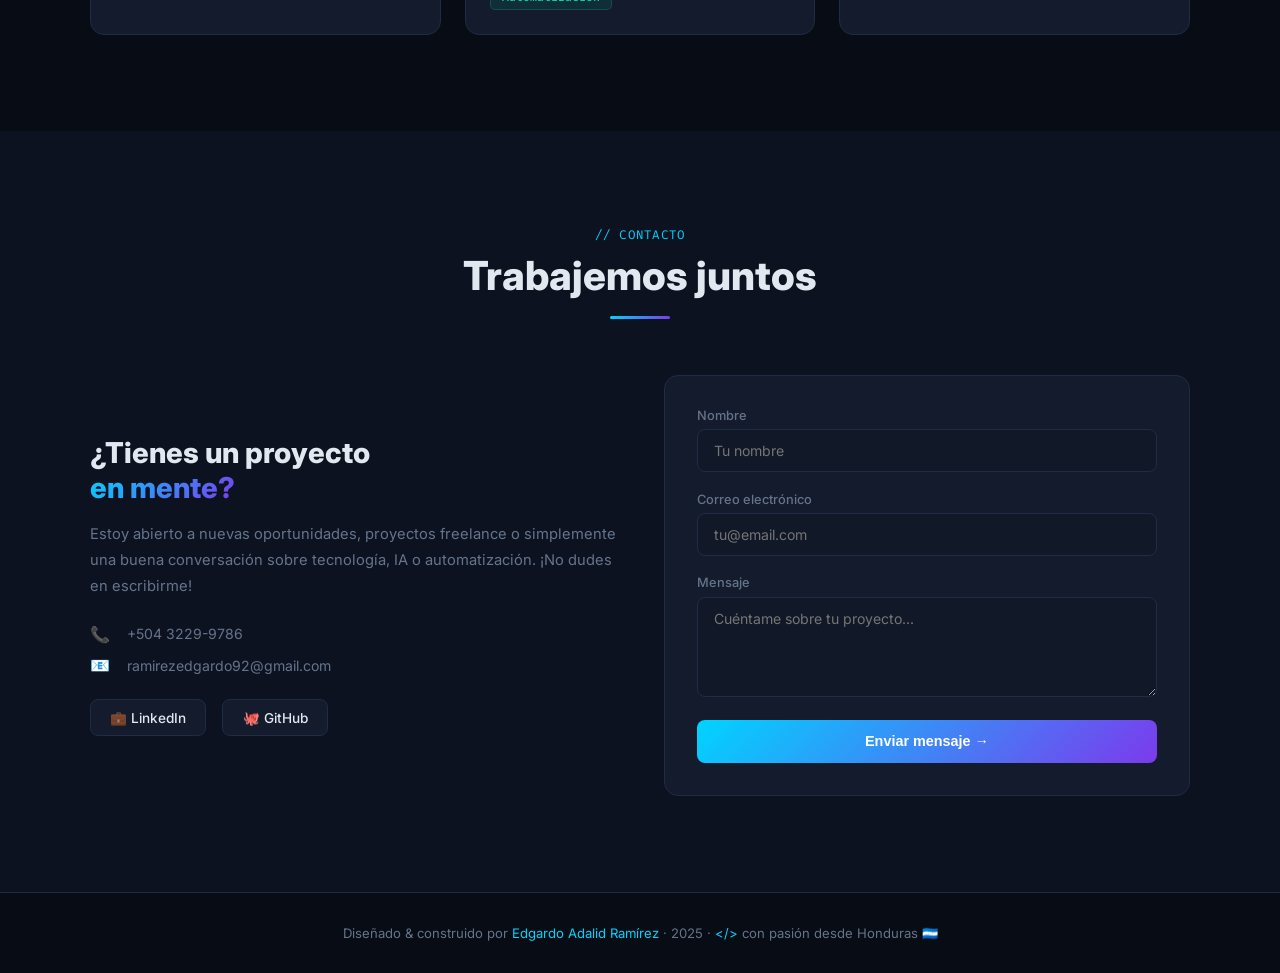
==== commit 17cfa512: "paso 1 cambio en desarrollo Co-Authored-By: Claude Sonnet 4.6 <noreply@anthropic.com>" ====
--- a/portfolio_edgardo_2.0.html
+++ b/portfolio_edgardo_2.0.html
@@ -169,7 +169,7 @@
   <div class="hero-bg"></div>
   <div class="grid-lines"></div>
   <div class="hero-content">
-    <div class="hero-badge">🟢 Disponible para nuevas oportunidades</div>
+    <div class="hero-badge">🟢 DISPONIBLE PARA NUEVOS PROYECTOS</div>
     <h1>
       <span class="grad-text">Edgardo Adalid</span><br>Ramírez
     </h1>
@@ -207,9 +207,9 @@
       <div class="about-text">
         <p>¡Hola! Soy <strong>Edgardo</strong>, Ingeniero en Sistemas graduado de la UNAH. Me considero una persona orientada a la solución, siempre en busca de redefinir los límites de la innovación.</p>
         <p>Cuento con experiencia en desarrollo <strong>Full Stack</strong>, administración de bases de datos, soporte a producción en entornos financieros críticos, y un creciente expertise en <strong>Inteligencia Artificial</strong> y automatización con <strong>n8n</strong>.</p>
-        <p>Actualmente trabajo como <strong>Oficial Sr. de Soporte a Producción</strong> en Akos Honduras, dando soporte a plataformas del Grupo Financiero Ficohsa — uno de los grupos bancarios más grandes de Centroamérica.</p>
+        <p>Actualmente trabajo como <strong>Oficial de Soporte a Producción</strong>, dando soporte a plataformas del Grupo Financiero Ficohsa — uno de los grupos bancarios más grandes de Centroamérica.</p>
         <div class="about-stats">
-          <div class="stat"><div class="stat-num">6+</div><div class="stat-label">Años programando</div></div>
+          <div class="stat"><div class="stat-num">5+</div><div class="stat-label">Años programando</div></div>
           <div class="stat"><div class="stat-num">20+</div><div class="stat-label">Tecnologías dominadas</div></div>
           <div class="stat"><div class="stat-num">2+</div><div class="stat-label">Años en producción</div></div>
           <div class="stat"><div class="stat-num">🔥</div><div class="stat-label">Pro en IA & n8n</div></div>
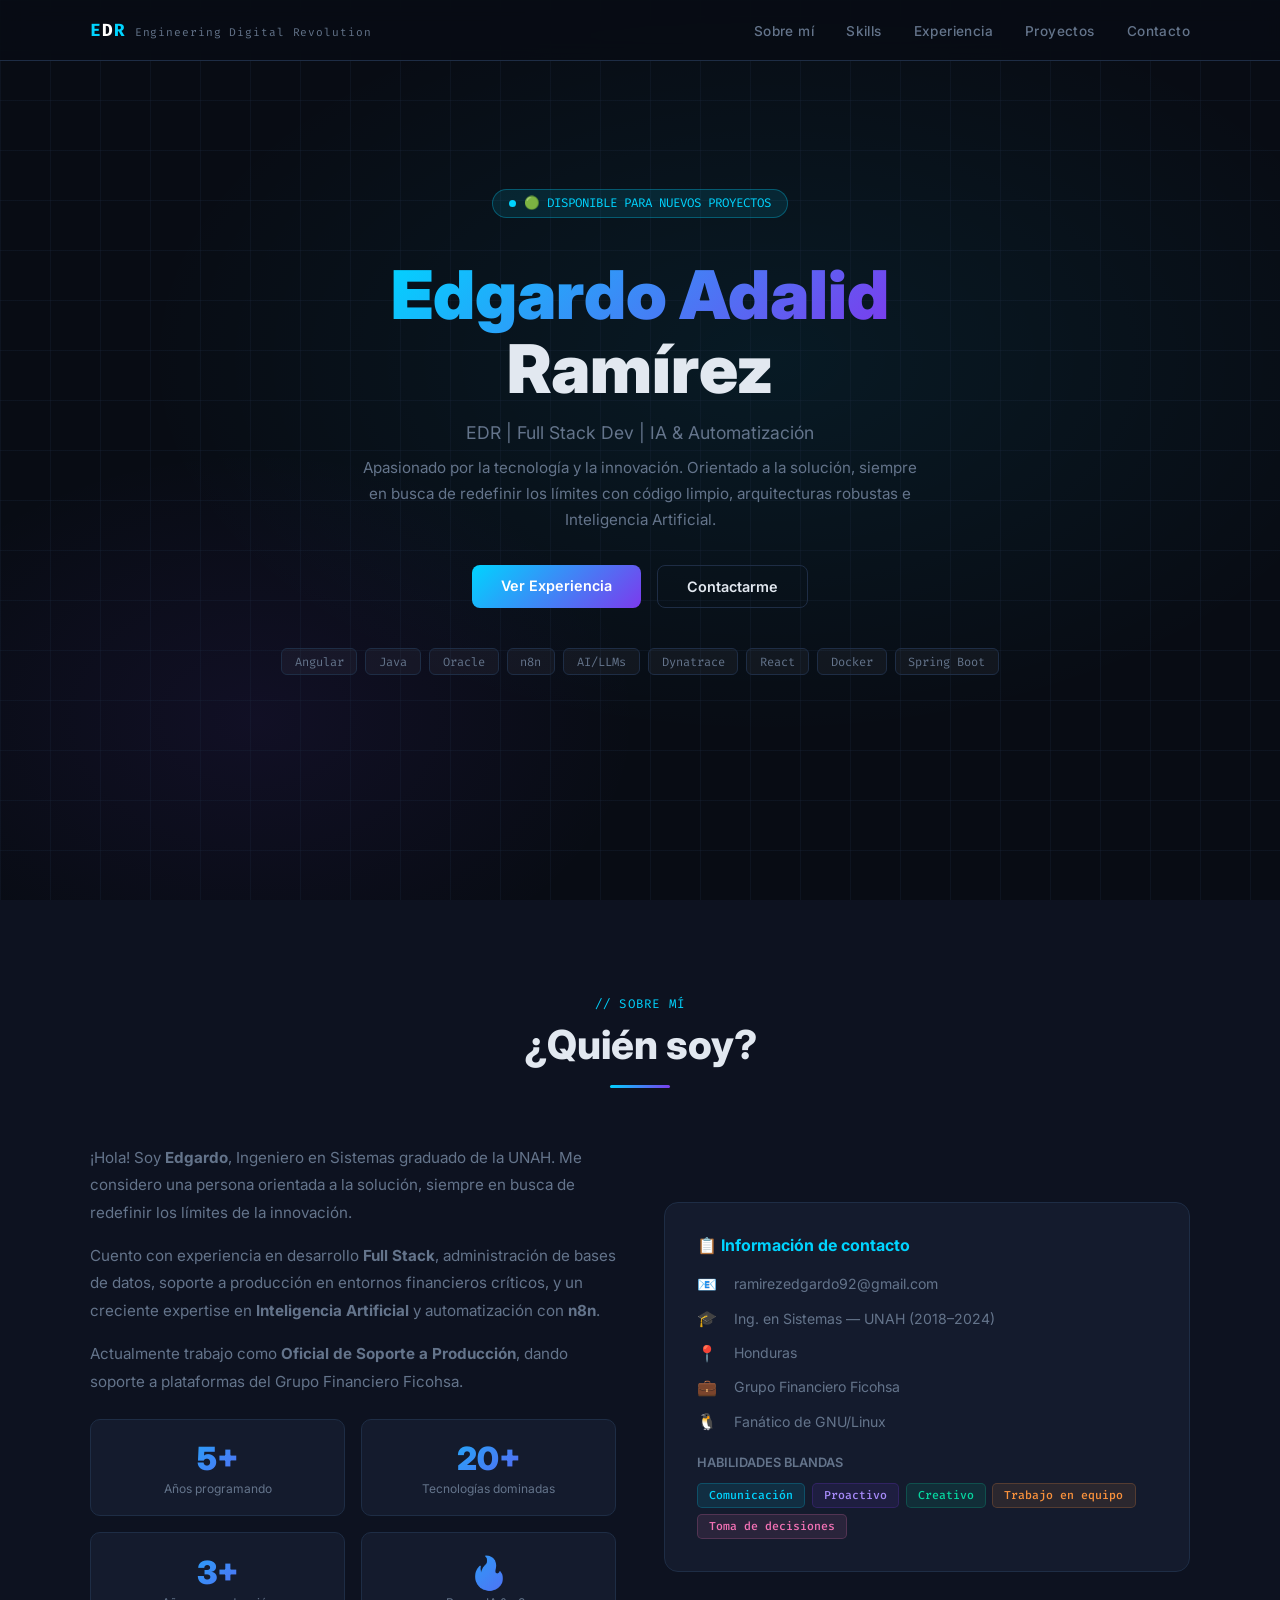
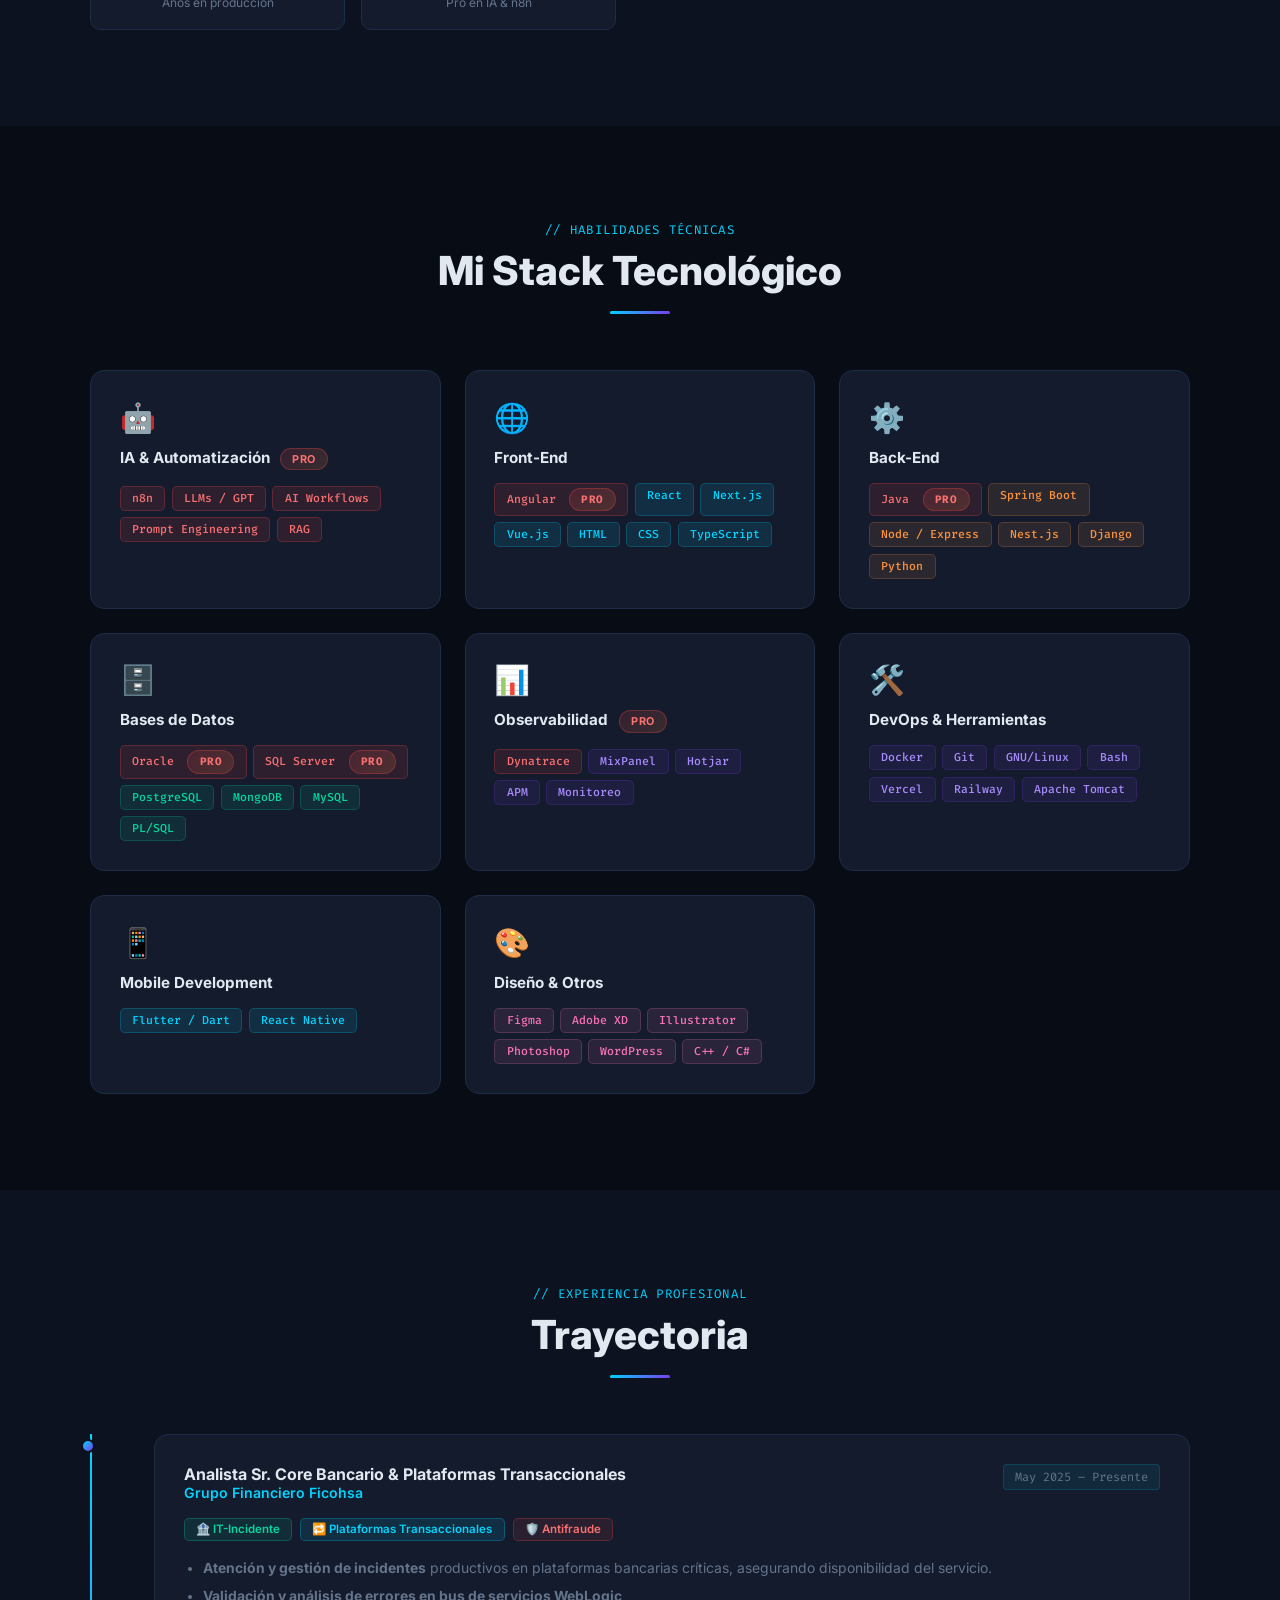
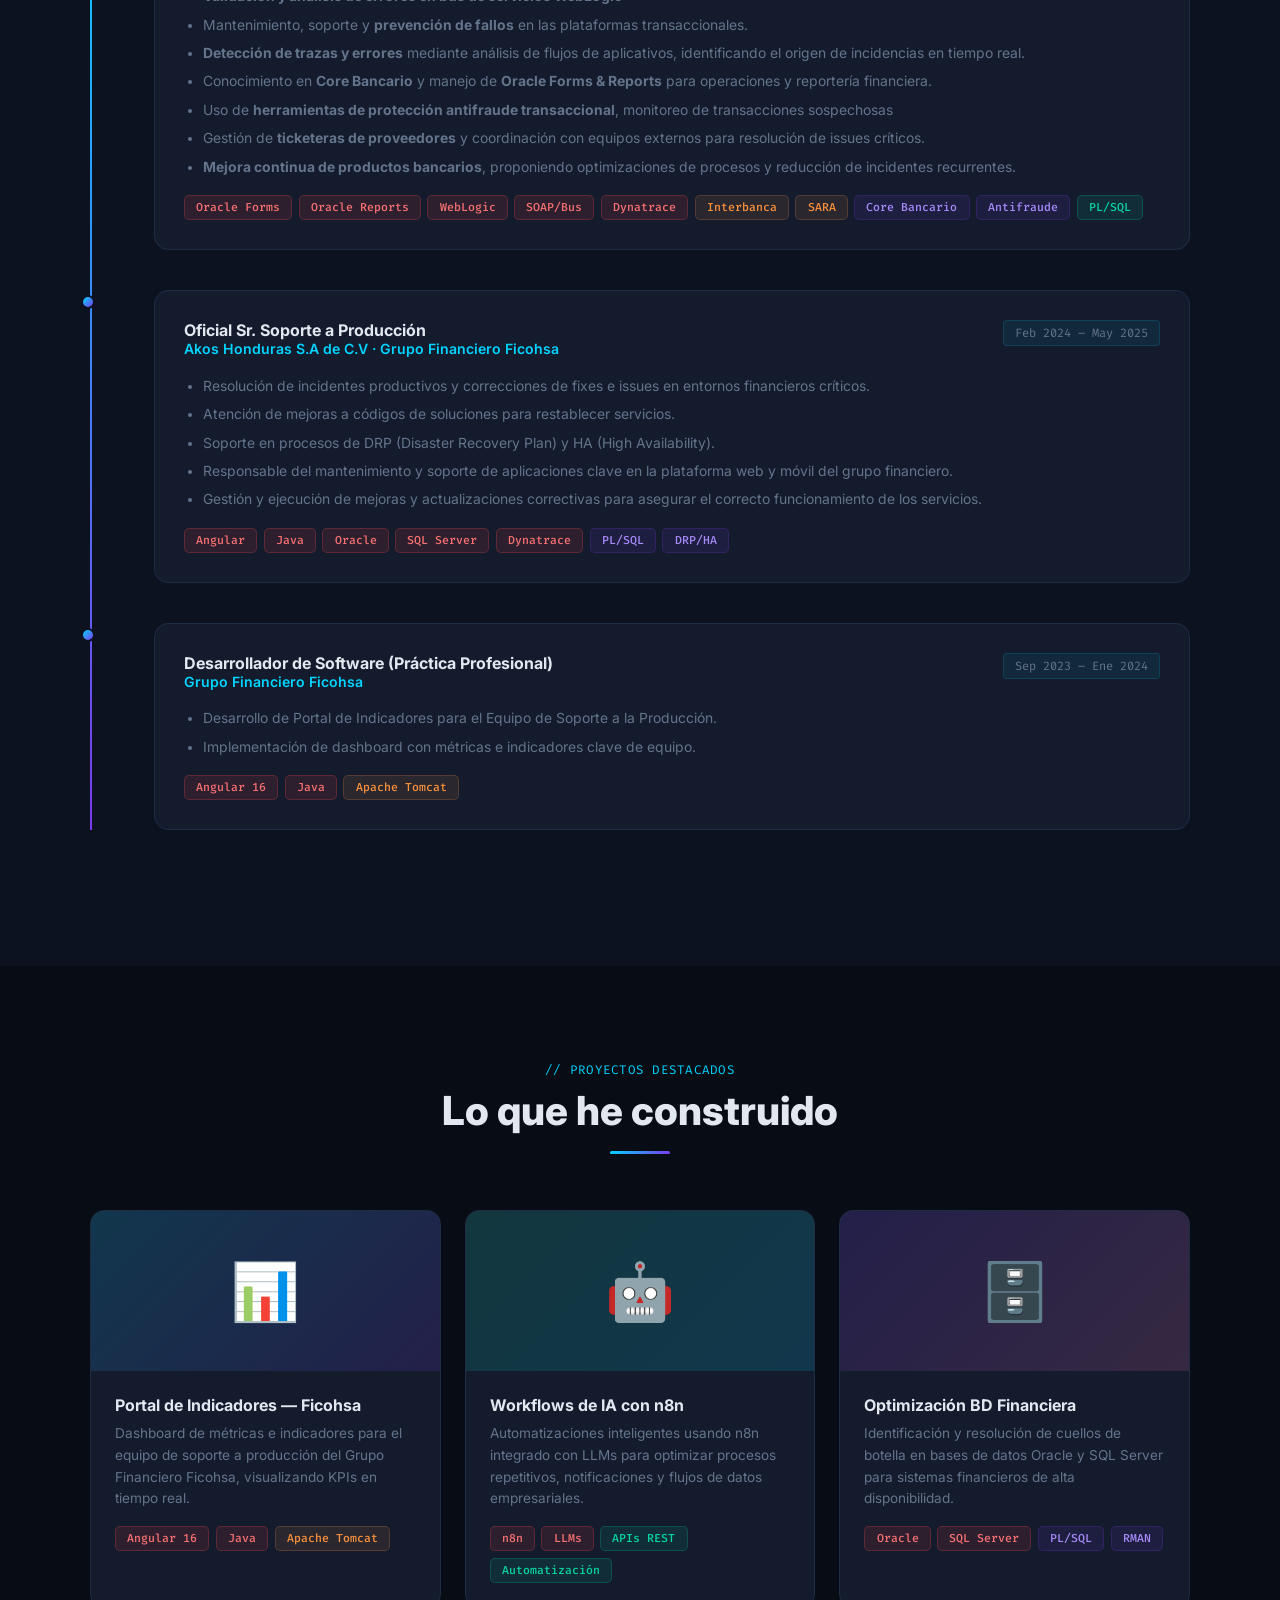
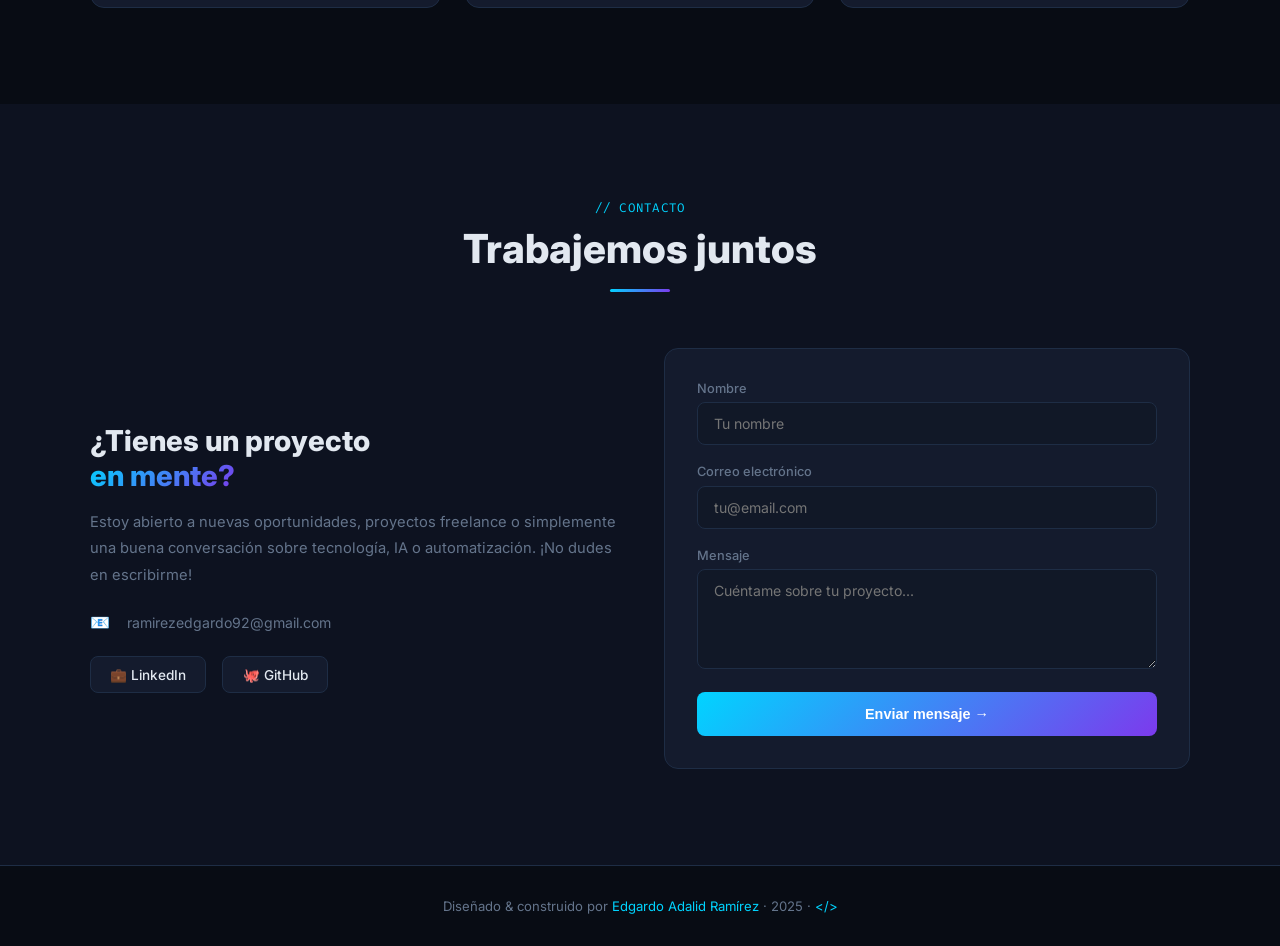
==== commit dbe68978: "Integrar marca EDR al portafolio - Logo EDR con tagline Engineering Digital Revolution en navbar - S" ====
--- a/portfolio_edgardo_2.0.html
+++ b/portfolio_edgardo_2.0.html
@@ -1,559 +1,559 @@
-<!DOCTYPE html>
-<html lang="es">
-<head>
-<meta charset="UTF-8"/>
-<meta name="viewport" content="width=device-width,initial-scale=1.0"/>
-<title>Edgardo Ramírez | Ingeniero en Sistemas</title>
-<style>
-  @import url('https://fonts.googleapis.com/css2?family=Inter:wght@300;400;500;600;700;900&family=Fira+Code:wght@400;500&display=swap');
-
-  :root {
-    --bg: #080c14;
-    --bg2: #0d1220;
-    --bg3: #111827;
-    --card: #141b2d;
-    --border: #1e2d45;
-    --accent: #00d4ff;
-    --accent2: #7c3aed;
-    --accent3: #06d6a0;
-    --text: #e2e8f0;
-    --muted: #64748b;
-    --grad: linear-gradient(135deg, #00d4ff, #7c3aed);
-  }
-  *{margin:0;padding:0;box-sizing:border-box;}
-  html{scroll-behavior:smooth;}
-  body{background:var(--bg);color:var(--text);font-family:'Inter',sans-serif;overflow-x:hidden;}
-
-  /* NAV */
-  nav{position:fixed;top:0;width:100%;z-index:100;background:rgba(8,12,20,.85);backdrop-filter:blur(12px);border-bottom:1px solid var(--border);padding:0 2rem;}
-  .nav-inner{max-width:1100px;margin:auto;display:flex;align-items:center;justify-content:space-between;height:60px;}
-  .logo{font-family:'Fira Code',monospace;color:var(--accent);font-size:.95rem;font-weight:500;}
-  .nav-links{display:flex;gap:2rem;list-style:none;}
-  .nav-links a{color:var(--muted);text-decoration:none;font-size:.85rem;font-weight:500;transition:.2s;letter-spacing:.03em;}
-  .nav-links a:hover{color:var(--accent);}
-
-  /* HERO */
-  #hero{min-height:100vh;display:flex;align-items:center;justify-content:center;position:relative;overflow:hidden;padding-top:60px;}
-  .hero-bg{position:absolute;inset:0;background:radial-gradient(ellipse 70% 60% at 60% 40%,rgba(0,212,255,.07) 0%,transparent 70%),radial-gradient(ellipse 50% 50% at 20% 80%,rgba(124,58,237,.08) 0%,transparent 60%);}
-  .grid-lines{position:absolute;inset:0;background-image:linear-gradient(rgba(30,45,69,.25) 1px,transparent 1px),linear-gradient(90deg,rgba(30,45,69,.25) 1px,transparent 1px);background-size:50px 50px;}
-  .hero-content{position:relative;text-align:center;max-width:800px;padding:2rem;}
-  .hero-badge{display:inline-flex;align-items:center;gap:.5rem;background:rgba(0,212,255,.1);border:1px solid rgba(0,212,255,.3);border-radius:50px;padding:.35rem 1rem;font-size:.78rem;color:var(--accent);margin-bottom:1.5rem;font-family:'Fira Code',monospace;}
-  .hero-badge::before{content:'';width:7px;height:7px;border-radius:50%;background:var(--accent);animation:pulse 1.5s infinite;}
-  @keyframes pulse{0%,100%{opacity:1;transform:scale(1);}50%{opacity:.5;transform:scale(1.3);}}
-  h1{font-size:clamp(2.5rem,6vw,4.2rem);font-weight:900;line-height:1.1;margin-bottom:1rem;}
-  .grad-text{background:var(--grad);-webkit-background-clip:text;-webkit-text-fill-color:transparent;background-clip:text;}
-  .hero-sub{font-size:1.1rem;color:var(--muted);margin-bottom:.8rem;font-weight:400;}
-  .hero-desc{font-size:.95rem;color:var(--muted);max-width:560px;margin:0 auto 2rem;line-height:1.7;}
-  .btn-group{display:flex;gap:1rem;justify-content:center;flex-wrap:wrap;}
-  .btn{padding:.75rem 1.8rem;border-radius:8px;font-size:.9rem;font-weight:600;cursor:pointer;text-decoration:none;transition:.2s;border:none;}
-  .btn-primary{background:var(--grad);color:#fff;}
-  .btn-primary:hover{opacity:.85;transform:translateY(-2px);}
-  .btn-outline{background:transparent;border:1px solid var(--border);color:var(--text);}
-  .btn-outline:hover{border-color:var(--accent);color:var(--accent);transform:translateY(-2px);}
-  .hero-chips{display:flex;flex-wrap:wrap;gap:.5rem;justify-content:center;margin-top:2.5rem;}
-  .chip{background:rgba(255,255,255,.04);border:1px solid var(--border);border-radius:6px;padding:.3rem .8rem;font-size:.75rem;color:var(--muted);font-family:'Fira Code',monospace;}
-
-  /* SECTION */
-  section{padding:6rem 2rem;}
-  .container{max-width:1100px;margin:auto;}
-  .section-header{text-align:center;margin-bottom:3.5rem;}
-  .section-tag{font-family:'Fira Code',monospace;font-size:.78rem;color:var(--accent);letter-spacing:.1em;text-transform:uppercase;margin-bottom:.5rem;}
-  .section-title{font-size:clamp(1.8rem,4vw,2.5rem);font-weight:800;}
-  .divider{width:60px;height:3px;background:var(--grad);margin:1rem auto 0;border-radius:2px;}
-
-  /* ABOUT */
-  #about{background:var(--bg2);}
-  .about-grid{display:grid;grid-template-columns:1fr 1fr;gap:3rem;align-items:center;}
-  .about-text p{color:var(--muted);line-height:1.8;margin-bottom:1rem;font-size:.95rem;}
-  .about-stats{display:grid;grid-template-columns:1fr 1fr;gap:1rem;margin-top:1.5rem;}
-  .stat{background:var(--card);border:1px solid var(--border);border-radius:10px;padding:1.2rem;text-align:center;}
-  .stat-num{font-size:2rem;font-weight:900;background:var(--grad);-webkit-background-clip:text;-webkit-text-fill-color:transparent;background-clip:text;}
-  .stat-label{font-size:.75rem;color:var(--muted);margin-top:.2rem;}
-  .contact-info{background:var(--card);border:1px solid var(--border);border-radius:14px;padding:2rem;}
-  .contact-info h3{font-size:1rem;margin-bottom:1.2rem;color:var(--accent);}
-  .info-row{display:flex;align-items:center;gap:.8rem;margin-bottom:.9rem;font-size:.88rem;color:var(--muted);}
-  .info-icon{font-size:1rem;width:24px;}
-
-  /* SKILLS */
-  .skills-grid{display:grid;grid-template-columns:repeat(auto-fit,minmax(280px,1fr));gap:1.5rem;}
-  .skill-card{background:var(--card);border:1px solid var(--border);border-radius:14px;padding:1.8rem;transition:.2s;}
-  .skill-card:hover{border-color:var(--accent);transform:translateY(-4px);}
-  .skill-card-icon{font-size:1.8rem;margin-bottom:.8rem;}
-  .skill-card h3{font-size:.95rem;font-weight:700;margin-bottom:1rem;color:var(--text);}
-  .tags{display:flex;flex-wrap:wrap;gap:.4rem;}
-  .tag{padding:.25rem .7rem;border-radius:5px;font-size:.72rem;font-family:'Fira Code',monospace;font-weight:500;}
-  .tag-blue{background:rgba(0,212,255,.1);color:var(--accent);border:1px solid rgba(0,212,255,.2);}
-  .tag-purple{background:rgba(124,58,237,.1);color:#a78bfa;border:1px solid rgba(124,58,237,.2);}
-  .tag-green{background:rgba(6,214,160,.1);color:var(--accent3);border:1px solid rgba(6,214,160,.2);}
-  .tag-orange{background:rgba(251,146,60,.1);color:#fb923c;border:1px solid rgba(251,146,60,.2);}
-  .tag-pink{background:rgba(244,114,182,.1);color:#f472b6;border:1px solid rgba(244,114,182,.2);}
-  .tag-hot{background:rgba(239,68,68,.12);color:#f87171;border:1px solid rgba(239,68,68,.25);}
-
-  /* EXPERIENCE */
-  #experience{background:var(--bg2);}
-  .timeline{position:relative;padding-left:2rem;}
-  .timeline::before{content:'';position:absolute;left:0;top:0;bottom:0;width:2px;background:linear-gradient(to bottom,var(--accent),var(--accent2));}
-  .timeline-item{position:relative;margin-bottom:2.5rem;padding-left:2rem;}
-  .timeline-dot{position:absolute;left:-2.55rem;top:.3rem;width:14px;height:14px;border-radius:50%;background:var(--grad);border:2px solid var(--bg2);}
-  .timeline-card{background:var(--card);border:1px solid var(--border);border-radius:14px;padding:1.8rem;transition:.2s;}
-  .timeline-card:hover{border-color:var(--accent2);}
-  .timeline-header{display:flex;justify-content:space-between;align-items:flex-start;flex-wrap:wrap;gap:.5rem;margin-bottom:.8rem;}
-  .timeline-title{font-size:1rem;font-weight:700;}
-  .timeline-company{color:var(--accent);font-size:.88rem;font-weight:600;margin-bottom:.3rem;}
-  .timeline-date{font-size:.75rem;color:var(--muted);font-family:'Fira Code',monospace;background:rgba(0,212,255,.07);padding:.25rem .7rem;border-radius:4px;border:1px solid rgba(0,212,255,.15);}
-  .timeline-card ul{color:var(--muted);font-size:.87rem;line-height:1.7;padding-left:1.2rem;}
-  .timeline-card ul li{margin-bottom:.3rem;}
-  .timeline-techs{display:flex;flex-wrap:wrap;gap:.4rem;margin-top:1rem;}
-
-  /* PROJECTS */
-  .projects-grid{display:grid;grid-template-columns:repeat(auto-fit,minmax(300px,1fr));gap:1.5rem;}
-  .project-card{background:var(--card);border:1px solid var(--border);border-radius:14px;overflow:hidden;transition:.2s;}
-  .project-card:hover{border-color:var(--accent);transform:translateY(-5px);}
-  .project-img{height:160px;display:flex;align-items:center;justify-content:center;font-size:3.5rem;position:relative;overflow:hidden;}
-  .project-img-1{background:linear-gradient(135deg,rgba(0,212,255,.15),rgba(124,58,237,.15));}
-  .project-img-2{background:linear-gradient(135deg,rgba(6,214,160,.15),rgba(0,212,255,.15));}
-  .project-img-3{background:linear-gradient(135deg,rgba(124,58,237,.15),rgba(244,114,182,.15));}
-  .project-body{padding:1.5rem;}
-  .project-body h3{font-size:1rem;font-weight:700;margin-bottom:.5rem;}
-  .project-body p{color:var(--muted);font-size:.85rem;line-height:1.6;margin-bottom:1rem;}
-
-  /* CONTACT */
-  #contact{background:var(--bg2);}
-  .contact-grid{display:grid;grid-template-columns:1fr 1fr;gap:3rem;align-items:center;}
-  .contact-left h2{font-size:1.8rem;font-weight:800;margin-bottom:1rem;}
-  .contact-left p{color:var(--muted);line-height:1.8;margin-bottom:1.5rem;font-size:.92rem;}
-  .social-links{display:flex;gap:1rem;}
-  .social-btn{display:flex;align-items:center;gap:.5rem;background:var(--card);border:1px solid var(--border);border-radius:8px;padding:.6rem 1.2rem;color:var(--text);text-decoration:none;font-size:.85rem;font-weight:500;transition:.2s;}
-  .social-btn:hover{border-color:var(--accent);color:var(--accent);}
-  .contact-form{background:var(--card);border:1px solid var(--border);border-radius:14px;padding:2rem;}
-  .form-group{margin-bottom:1.2rem;}
-  .form-group label{display:block;font-size:.8rem;color:var(--muted);margin-bottom:.4rem;font-weight:500;}
-  .form-group input,.form-group textarea{width:100%;background:var(--bg3);border:1px solid var(--border);border-radius:8px;padding:.75rem 1rem;color:var(--text);font-size:.88rem;font-family:'Inter',sans-serif;outline:none;transition:.2s;}
-  .form-group input:focus,.form-group textarea:focus{border-color:var(--accent);}
-  .form-group textarea{resize:vertical;min-height:100px;}
-  .btn-send{width:100%;background:var(--grad);color:#fff;border:none;border-radius:8px;padding:.85rem;font-size:.9rem;font-weight:700;cursor:pointer;transition:.2s;}
-  .btn-send:hover{opacity:.85;}
-
-  /* FOOTER */
-  footer{background:var(--bg);border-top:1px solid var(--border);padding:2rem;text-align:center;}
-  footer p{color:var(--muted);font-size:.82rem;}
-  footer span{color:var(--accent);}
-
-  /* PRO BADGE */
-  .pro-badge{display:inline-flex;align-items:center;gap:.4rem;background:linear-gradient(135deg,rgba(239,68,68,.15),rgba(251,146,60,.15));border:1px solid rgba(239,68,68,.3);border-radius:50px;padding:.2rem .7rem;font-size:.68rem;color:#f87171;font-weight:700;letter-spacing:.05em;margin-left:.4rem;vertical-align:middle;}
-
-  @media(max-width:768px){
-    .about-grid,.contact-grid{grid-template-columns:1fr;}
-    .nav-links{display:none;}
-  }
-</style>
-</head>
-<body>
-
-<!-- NAV -->
-<nav>
-  <div class="nav-inner">
-    <span class="logo">&lt;Edgardo.dev /&gt;</span>
-    <ul class="nav-links">
-      <li><a href="#about">Sobre mí</a></li>
-      <li><a href="#skills">Skills</a></li>
-      <li><a href="#experience">Experiencia</a></li>
-      <li><a href="#projects">Proyectos</a></li>
-      <li><a href="#contact">Contacto</a></li>
-    </ul>
-  </div>
-</nav>
-
-<!-- HERO -->
-<section id="hero">
-  <div class="hero-bg"></div>
-  <div class="grid-lines"></div>
-  <div class="hero-content">
-    <div class="hero-badge">🟢 DISPONIBLE PARA NUEVOS PROYECTOS</div>
-    <h1>
-      <span class="grad-text">Edgardo Adalid</span><br>Ramírez
-    </h1>
-    <p class="hero-sub">Ingeniero en Sistemas · Full Stack Developer</p>
-    <p class="hero-desc">
-      Apasionado por la tecnología y la innovación. Orientado a la solución, siempre en busca de redefinir los límites con código limpio, arquitecturas robustas e Inteligencia Artificial.
-    </p>
-    <div class="btn-group">
-      <a href="#experience" class="btn btn-primary">Ver Experiencia</a>
-      <a href="#contact" class="btn btn-outline">Contactarme</a>
-    </div>
-    <div class="hero-chips">
-      <span class="chip">Angular</span>
-      <span class="chip">Java</span>
-      <span class="chip">Oracle</span>
-      <span class="chip">n8n</span>
-      <span class="chip">AI/LLMs</span>
-      <span class="chip">Dynatrace</span>
-      <span class="chip">React</span>
-      <span class="chip">Docker</span>
-      <span class="chip">Spring Boot</span>
-    </div>
-  </div>
-</section>
-
-<!-- ABOUT -->
-<section id="about">
-  <div class="container">
-    <div class="section-header">
-      <p class="section-tag">// sobre mí</p>
-      <h2 class="section-title">¿Quién soy?</h2>
-      <div class="divider"></div>
-    </div>
-    <div class="about-grid">
-      <div class="about-text">
-        <p>¡Hola! Soy <strong>Edgardo</strong>, Ingeniero en Sistemas graduado de la UNAH. Me considero una persona orientada a la solución, siempre en busca de redefinir los límites de la innovación.</p>
-        <p>Cuento con experiencia en desarrollo <strong>Full Stack</strong>, administración de bases de datos, soporte a producción en entornos financieros críticos, y un creciente expertise en <strong>Inteligencia Artificial</strong> y automatización con <strong>n8n</strong>.</p>
-        <p>Actualmente trabajo como <strong>Oficial de Soporte a Producción</strong>, dando soporte a plataformas del Grupo Financiero Ficohsa — uno de los grupos bancarios más grandes de Centroamérica.</p>
-        <div class="about-stats">
-          <div class="stat"><div class="stat-num">5+</div><div class="stat-label">Años programando</div></div>
-          <div class="stat"><div class="stat-num">20+</div><div class="stat-label">Tecnologías dominadas</div></div>
-          <div class="stat"><div class="stat-num">2+</div><div class="stat-label">Años en producción</div></div>
-          <div class="stat"><div class="stat-num">🔥</div><div class="stat-label">Pro en IA & n8n</div></div>
-        </div>
-      </div>
-      <div class="contact-info">
-        <h3>📋 Información de contacto</h3>
-        <div class="info-row"><span class="info-icon">📞</span> +504 3229-9786</div>
-        <div class="info-row"><span class="info-icon">📧</span> ramirezedgardo92@gmail.com</div>
-        <div class="info-row"><span class="info-icon">🎓</span> Ing. en Sistemas — UNAH (2018–2024)</div>
-        <div class="info-row"><span class="info-icon">📍</span> Honduras</div>
-        <div class="info-row"><span class="info-icon">💼</span> Akos Honduras S.A de C.V</div>
-        <div class="info-row"><span class="info-icon">🐧</span> Fanático de GNU/Linux</div>
-        <div style="margin-top:1.5rem;">
-          <p style="font-size:.8rem;color:var(--muted);margin-bottom:.8rem;font-weight:600;">HABILIDADES BLANDAS</p>
-          <div class="tags">
-            <span class="tag tag-blue">Comunicación</span>
-            <span class="tag tag-purple">Proactivo</span>
-            <span class="tag tag-green">Creativo</span>
-            <span class="tag tag-orange">Trabajo en equipo</span>
-            <span class="tag tag-pink">Toma de decisiones</span>
-          </div>
-        </div>
-      </div>
-    </div>
-  </div>
-</section>
-
-<!-- SKILLS -->
-<section id="skills">
-  <div class="container">
-    <div class="section-header">
-      <p class="section-tag">// habilidades técnicas</p>
-      <h2 class="section-title">Mi Stack Tecnológico</h2>
-      <div class="divider"></div>
-    </div>
-    <div class="skills-grid">
-
-      <div class="skill-card">
-        <div class="skill-card-icon">🤖</div>
-        <h3>IA & Automatización <span class="pro-badge">PRO</span></h3>
-        <div class="tags">
-          <span class="tag tag-hot">n8n</span>
-          <span class="tag tag-hot">LLMs / GPT</span>
-          <span class="tag tag-hot">AI Workflows</span>
-          <span class="tag tag-hot">Prompt Engineering</span>
-          <span class="tag tag-hot">RAG</span>
-        </div>
-      </div>
-
-      <div class="skill-card">
-        <div class="skill-card-icon">🌐</div>
-        <h3>Front-End</h3>
-        <div class="tags">
-          <span class="tag tag-hot">Angular <span class="pro-badge">PRO</span></span>
-          <span class="tag tag-blue">React</span>
-          <span class="tag tag-blue">Next.js</span>
-          <span class="tag tag-blue">Vue.js</span>
-          <span class="tag tag-blue">HTML</span>
-          <span class="tag tag-blue">CSS</span>
-          <span class="tag tag-blue">TypeScript</span>
-        </div>
-      </div>
-
-      <div class="skill-card">
-        <div class="skill-card-icon">⚙️</div>
-        <h3>Back-End</h3>
-        <div class="tags">
-          <span class="tag tag-hot">Java <span class="pro-badge">PRO</span></span>
-          <span class="tag tag-orange">Spring Boot</span>
-          <span class="tag tag-orange">Node / Express</span>
-          <span class="tag tag-orange">Nest.js</span>
-          <span class="tag tag-orange">Django</span>
-          <span class="tag tag-orange">Python</span>
-        </div>
-      </div>
-
-      <div class="skill-card">
-        <div class="skill-card-icon">🗄️</div>
-        <h3>Bases de Datos</h3>
-        <div class="tags">
-          <span class="tag tag-hot">Oracle <span class="pro-badge">PRO</span></span>
-          <span class="tag tag-hot">SQL Server <span class="pro-badge">PRO</span></span>
-          <span class="tag tag-green">PostgreSQL</span>
-          <span class="tag tag-green">MongoDB</span>
-          <span class="tag tag-green">MySQL</span>
-          <span class="tag tag-green">PL/SQL</span>
-        </div>
-      </div>
-
-      <div class="skill-card">
-        <div class="skill-card-icon">📊</div>
-        <h3>Observabilidad <span class="pro-badge">PRO</span></h3>
-        <div class="tags">
-          <span class="tag tag-hot">Dynatrace</span>
-          <span class="tag tag-purple">MixPanel</span>
-          <span class="tag tag-purple">Hotjar</span>
-          <span class="tag tag-purple">APM</span>
-          <span class="tag tag-purple">Monitoreo</span>
-        </div>
-      </div>
-
-      <div class="skill-card">
-        <div class="skill-card-icon">🛠️</div>
-        <h3>DevOps & Herramientas</h3>
-        <div class="tags">
-          <span class="tag tag-purple">Docker</span>
-          <span class="tag tag-purple">Git</span>
-          <span class="tag tag-purple">GNU/Linux</span>
-          <span class="tag tag-purple">Bash</span>
-          <span class="tag tag-purple">Vercel</span>
-          <span class="tag tag-purple">Railway</span>
-          <span class="tag tag-purple">Apache Tomcat</span>
-        </div>
-      </div>
-
-      <div class="skill-card">
-        <div class="skill-card-icon">📱</div>
-        <h3>Mobile Development</h3>
-        <div class="tags">
-          <span class="tag tag-blue">Flutter / Dart</span>
-          <span class="tag tag-blue">React Native</span>
-        </div>
-      </div>
-
-      <div class="skill-card">
-        <div class="skill-card-icon">🎨</div>
-        <h3>Diseño & Otros</h3>
-        <div class="tags">
-          <span class="tag tag-pink">Figma</span>
-          <span class="tag tag-pink">Adobe XD</span>
-          <span class="tag tag-pink">Illustrator</span>
-          <span class="tag tag-pink">Photoshop</span>
-          <span class="tag tag-pink">WordPress</span>
-          <span class="tag tag-pink">C++ / C#</span>
-        </div>
-      </div>
-
-    </div>
-  </div>
-</section>
-
-<!-- EXPERIENCE -->
-<section id="experience">
-  <div class="container">
-    <div class="section-header">
-      <p class="section-tag">// experiencia profesional</p>
-      <h2 class="section-title">Trayectoria</h2>
-      <div class="divider"></div>
-    </div>
-    <div class="timeline">
-
-      <div class="timeline-item">
-        <div class="timeline-dot"></div>
-        <div class="timeline-card">
-          <div class="timeline-header">
-            <div>
-              <div class="timeline-title">Analista Sr. Core Bancario & Plataformas Transaccionales</div>
-              <div class="timeline-company">Grupo Financiero Ficohsa</div>
-            </div>
-            <span class="timeline-date">May 2025 – Presente</span>
-          </div>
-          <div style="display:flex;flex-wrap:wrap;gap:.5rem;margin-bottom:1rem;">
-            <span style="background:rgba(6,214,160,.1);color:var(--accent3);border:1px solid rgba(6,214,160,.25);border-radius:5px;padding:.2rem .7rem;font-size:.72rem;font-weight:600;">🏦 Core Bancario</span>
-            <span style="background:rgba(0,212,255,.1);color:var(--accent);border:1px solid rgba(0,212,255,.25);border-radius:5px;padding:.2rem .7rem;font-size:.72rem;font-weight:600;">🔁 Plataformas Transaccionales</span>
-            <span style="background:rgba(239,68,68,.1);color:#f87171;border:1px solid rgba(239,68,68,.25);border-radius:5px;padding:.2rem .7rem;font-size:.72rem;font-weight:600;">🛡️ Antifraude</span>
-          </div>
-          <ul>
-            <li><strong>Atención y gestión de incidentes</strong> productivos en plataformas bancarias críticas, asegurando disponibilidad y continuidad del servicio.</li>
-            <li><strong>Validación y análisis de errores en bus de servicios WebLogic</strong>, incluyendo servicios SOAP y flujos de integración entre sistemas.</li>
-            <li>Mantenimiento, soporte y <strong>prevención de fallos</strong> en las plataformas transaccionales <strong>Interbanca</strong> y <strong>SARA</strong>.</li>
-            <li><strong>Detección de trazas y errores</strong> mediante análisis de flujos de aplicativos, identificando el origen de incidencias en tiempo real.</li>
-            <li>Conocimiento en <strong>Core Bancario</strong> y manejo de <strong>Oracle Forms & Reports</strong> para operaciones y reportería financiera.</li>
-            <li>Uso de <strong>herramientas de protección antifraude transaccional</strong>, monitoreo de transacciones sospechosas y respuesta ante alertas.</li>
-            <li>Gestión de <strong>ticketeras de proveedores</strong> y coordinación con equipos externos para resolución de issues críticos.</li>
-            <li>Enfoque en la <strong>mejora continua de productos bancarios</strong>, proponiendo optimizaciones de procesos y reducción de incidentes recurrentes.</li>
-          </ul>
-          <div class="timeline-techs">
-            <span class="tag tag-hot">Oracle Forms</span>
-            <span class="tag tag-hot">Oracle Reports</span>
-            <span class="tag tag-hot">WebLogic</span>
-            <span class="tag tag-hot">SOAP/Bus</span>
-            <span class="tag tag-hot">Dynatrace</span>
-            <span class="tag tag-orange">Interbanca</span>
-            <span class="tag tag-orange">SARA</span>
-            <span class="tag tag-purple">Core Bancario</span>
-            <span class="tag tag-purple">Antifraude</span>
-            <span class="tag tag-green">PL/SQL</span>
-          </div>
-        </div>
-      </div>
-
-      <div class="timeline-item">
-        <div class="timeline-dot"></div>
-        <div class="timeline-card">
-          <div class="timeline-header">
-            <div>
-              <div class="timeline-title">Oficial Sr. Soporte a Producción</div>
-              <div class="timeline-company">Akos Honduras S.A de C.V · Grupo Financiero Ficohsa</div>
-            </div>
-            <span class="timeline-date">Feb 2024 – May 2025</span>
-          </div>
-          <ul>
-            <li>Resolución de incidentes productivos y correcciones de fixes e issues en entornos financieros críticos.</li>
-            <li>Atención de mejoras a códigos de soluciones para restablecer servicios.</li>
-            <li>Soporte en procesos de DRP (Disaster Recovery Plan) y HA (High Availability).</li>
-            <li>Responsable del mantenimiento y soporte de aplicaciones clave en la plataforma web y móvil del grupo financiero.</li>
-            <li>Gestión y ejecución de mejoras y actualizaciones correctivas para asegurar el correcto funcionamiento de los servicios.</li>
-          </ul>
-          <div class="timeline-techs">
-            <span class="tag tag-hot">Angular</span>
-            <span class="tag tag-hot">Java</span>
-            <span class="tag tag-hot">Oracle</span>
-            <span class="tag tag-hot">SQL Server</span>
-            <span class="tag tag-hot">Dynatrace</span>
-            <span class="tag tag-purple">PL/SQL</span>
-            <span class="tag tag-purple">DRP/HA</span>
-          </div>
-        </div>
-      </div>
-
-      <div class="timeline-item">
-        <div class="timeline-dot"></div>
-        <div class="timeline-card">
-          <div class="timeline-header">
-            <div>
-              <div class="timeline-title">Desarrollador de Software (Práctica Profesional)</div>
-              <div class="timeline-company">Grupo Financiero Ficohsa</div>
-            </div>
-            <span class="timeline-date">Sep 2023 – Ene 2024</span>
-          </div>
-          <ul>
-            <li>Desarrollo de Portal de Indicadores para el Equipo de Soporte a la Producción.</li>
-            <li>Implementación de dashboard con métricas e indicadores clave de equipo.</li>
-          </ul>
-          <div class="timeline-techs">
-            <span class="tag tag-hot">Angular 16</span>
-            <span class="tag tag-hot">Java</span>
-            <span class="tag tag-orange">Apache Tomcat</span>
-          </div>
-        </div>
-      </div>
-
-    </div>
-  </div>
-</section>
-
-<!-- PROJECTS -->
-<section id="projects">
-  <div class="container">
-    <div class="section-header">
-      <p class="section-tag">// proyectos destacados</p>
-      <h2 class="section-title">Lo que he construido</h2>
-      <div class="divider"></div>
-    </div>
-    <div class="projects-grid">
-
-      <div class="project-card">
-        <div class="project-img project-img-1">📊</div>
-        <div class="project-body">
-          <h3>Portal de Indicadores — Ficohsa</h3>
-          <p>Dashboard de métricas e indicadores para el equipo de soporte a producción del Grupo Financiero Ficohsa, visualizando KPIs en tiempo real.</p>
-          <div class="tags">
-            <span class="tag tag-hot">Angular 16</span>
-            <span class="tag tag-hot">Java</span>
-            <span class="tag tag-orange">Apache Tomcat</span>
-          </div>
-        </div>
-      </div>
-
-      <div class="project-card">
-        <div class="project-img project-img-2">🤖</div>
-        <div class="project-body">
-          <h3>Workflows de IA con n8n</h3>
-          <p>Automatizaciones inteligentes usando n8n integrado con LLMs para optimizar procesos repetitivos, notificaciones y flujos de datos empresariales.</p>
-          <div class="tags">
-            <span class="tag tag-hot">n8n</span>
-            <span class="tag tag-hot">LLMs</span>
-            <span class="tag tag-green">APIs REST</span>
-            <span class="tag tag-green">Automatización</span>
-          </div>
-        </div>
-      </div>
-
-      <div class="project-card">
-        <div class="project-img project-img-3">🗄️</div>
-        <div class="project-body">
-          <h3>Optimización BD Financiera</h3>
-          <p>Identificación y resolución de cuellos de botella en bases de datos Oracle y SQL Server para sistemas financieros de alta disponibilidad.</p>
-          <div class="tags">
-            <span class="tag tag-hot">Oracle</span>
-            <span class="tag tag-hot">SQL Server</span>
-            <span class="tag tag-purple">PL/SQL</span>
-            <span class="tag tag-purple">RMAN</span>
-          </div>
-        </div>
-      </div>
-
-    </div>
-  </div>
-</section>
-
-<!-- CONTACT -->
-<section id="contact">
-  <div class="container">
-    <div class="section-header">
-      <p class="section-tag">// contacto</p>
-      <h2 class="section-title">Trabajemos juntos</h2>
-      <div class="divider"></div>
-    </div>
-    <div class="contact-grid">
-      <div class="contact-left">
-        <h2>¿Tienes un proyecto<br><span class="grad-text">en mente?</span></h2>
-        <p>Estoy abierto a nuevas oportunidades, proyectos freelance o simplemente una buena conversación sobre tecnología, IA o automatización. ¡No dudes en escribirme!</p>
-        <div class="info-row" style="margin-bottom:.7rem;"><span class="info-icon">📞</span> +504 3229-9786</div>
-        <div class="info-row" style="margin-bottom:1.5rem;"><span class="info-icon">📧</span> ramirezedgardo92@gmail.com</div>
-        <div class="social-links">
-          <a href="https://linkedin.com" target="_blank" class="social-btn">💼 LinkedIn</a>
-          <a href="https://github.com" target="_blank" class="social-btn">🐙 GitHub</a>
-        </div>
-      </div>
-      <div class="contact-form">
-        <div class="form-group">
-          <label>Nombre</label>
-          <input type="text" placeholder="Tu nombre"/>
-        </div>
-        <div class="form-group">
-          <label>Correo electrónico</label>
-          <input type="email" placeholder="tu@email.com"/>
-        </div>
-        <div class="form-group">
-          <label>Mensaje</label>
-          <textarea placeholder="Cuéntame sobre tu proyecto..."></textarea>
-        </div>
-        <button class="btn-send" onclick="alert('¡Gracias por tu mensaje! Te contactaré pronto 🚀')">Enviar mensaje →</button>
-      </div>
-    </div>
-  </div>
-</section>
-
-<!-- FOOTER -->
-<footer>
-  <p>Diseñado & construido por <span>Edgardo Adalid Ramírez</span> · 2025 · <span>&lt;/&gt;</span> con pasión desde Honduras 🇭🇳</p>
-</footer>
-
-</body>
-</html>
+<!DOCTYPE html>
+<html lang="es">
+<head>
+<meta charset="UTF-8"/>
+<meta name="viewport" content="width=device-width,initial-scale=1.0"/>
+<title>EDR | Dev | Edgardo Ramirez</title>
+<style>
+  @import url('https://fonts.googleapis.com/css2?family=Inter:wght@300;400;500;600;700;900&family=Fira+Code:wght@400;500&display=swap');
+
+  :root {
+    --bg: #080c14;
+    --bg2: #0d1220;
+    --bg3: #111827;
+    --card: #141b2d;
+    --border: #1e2d45;
+    --accent: #00d4ff;
+    --accent2: #7c3aed;
+    --accent3: #06d6a0;
+    --text: #e2e8f0;
+    --muted: #64748b;
+    --grad: linear-gradient(135deg, #00d4ff, #7c3aed);
+  }
+  *{margin:0;padding:0;box-sizing:border-box;}
+  html{scroll-behavior:smooth;}
+  body{background:var(--bg);color:var(--text);font-family:'Inter',sans-serif;overflow-x:hidden;}
+
+  /* NAV */
+  nav{position:fixed;top:0;width:100%;z-index:100;background:rgba(8,12,20,.85);backdrop-filter:blur(12px);border-bottom:1px solid var(--border);padding:0 2rem;}
+  .nav-inner{max-width:1100px;margin:auto;display:flex;align-items:center;justify-content:space-between;height:60px;}
+  .logo{font-family:'Fira Code',monospace;color:var(--accent);font-size:.95rem;font-weight:500;}
+  .nav-links{display:flex;gap:2rem;list-style:none;}
+  .nav-links a{color:var(--muted);text-decoration:none;font-size:.85rem;font-weight:500;transition:.2s;letter-spacing:.03em;}
+  .nav-links a:hover{color:var(--accent);}
+
+  /* HERO */
+  #hero{min-height:100vh;display:flex;align-items:center;justify-content:center;position:relative;overflow:hidden;padding-top:60px;}
+  .hero-bg{position:absolute;inset:0;background:radial-gradient(ellipse 70% 60% at 60% 40%,rgba(0,212,255,.07) 0%,transparent 70%),radial-gradient(ellipse 50% 50% at 20% 80%,rgba(124,58,237,.08) 0%,transparent 60%);}
+  .grid-lines{position:absolute;inset:0;background-image:linear-gradient(rgba(30,45,69,.25) 1px,transparent 1px),linear-gradient(90deg,rgba(30,45,69,.25) 1px,transparent 1px);background-size:50px 50px;}
+  .hero-content{position:relative;text-align:center;max-width:800px;padding:2rem;}
+  .hero-badge{display:inline-flex;align-items:center;gap:.5rem;background:rgba(0,212,255,.1);border:1px solid rgba(0,212,255,.3);border-radius:50px;padding:.35rem 1rem;font-size:.78rem;color:var(--accent);margin-bottom:1.5rem;font-family:'Fira Code',monospace;}
+  .hero-badge::before{content:'';width:7px;height:7px;border-radius:50%;background:var(--accent);animation:pulse 1.5s infinite;}
+  @keyframes pulse{0%,100%{opacity:1;transform:scale(1);}50%{opacity:.5;transform:scale(1.3);}}
+  h1{font-size:clamp(2.5rem,6vw,4.2rem);font-weight:900;line-height:1.1;margin-bottom:1rem;}
+  .grad-text{background:var(--grad);-webkit-background-clip:text;-webkit-text-fill-color:transparent;background-clip:text;}
+  .hero-sub{font-size:1.1rem;color:var(--muted);margin-bottom:.8rem;font-weight:400;}
+  .hero-desc{font-size:.95rem;color:var(--muted);max-width:560px;margin:0 auto 2rem;line-height:1.7;}
+  .btn-group{display:flex;gap:1rem;justify-content:center;flex-wrap:wrap;}
+  .btn{padding:.75rem 1.8rem;border-radius:8px;font-size:.9rem;font-weight:600;cursor:pointer;text-decoration:none;transition:.2s;border:none;}
+  .btn-primary{background:var(--grad);color:#fff;}
+  .btn-primary:hover{opacity:.85;transform:translateY(-2px);}
+  .btn-outline{background:transparent;border:1px solid var(--border);color:var(--text);}
+  .btn-outline:hover{border-color:var(--accent);color:var(--accent);transform:translateY(-2px);}
+  .hero-chips{display:flex;flex-wrap:wrap;gap:.5rem;justify-content:center;margin-top:2.5rem;}
+  .chip{background:rgba(255,255,255,.04);border:1px solid var(--border);border-radius:6px;padding:.3rem .8rem;font-size:.75rem;color:var(--muted);font-family:'Fira Code',monospace;}
+
+  /* SECTION */
+  section{padding:6rem 2rem;}
+  .container{max-width:1100px;margin:auto;}
+  .section-header{text-align:center;margin-bottom:3.5rem;}
+  .section-tag{font-family:'Fira Code',monospace;font-size:.78rem;color:var(--accent);letter-spacing:.1em;text-transform:uppercase;margin-bottom:.5rem;}
+  .section-title{font-size:clamp(1.8rem,4vw,2.5rem);font-weight:800;}
+  .divider{width:60px;height:3px;background:var(--grad);margin:1rem auto 0;border-radius:2px;}
+
+  /* ABOUT */
+  #about{background:var(--bg2);}
+  .about-grid{display:grid;grid-template-columns:1fr 1fr;gap:3rem;align-items:center;}
+  .about-text p{color:var(--muted);line-height:1.8;margin-bottom:1rem;font-size:.95rem;}
+  .about-stats{display:grid;grid-template-columns:1fr 1fr;gap:1rem;margin-top:1.5rem;}
+  .stat{background:var(--card);border:1px solid var(--border);border-radius:10px;padding:1.2rem;text-align:center;}
+  .stat-num{font-size:2rem;font-weight:900;background:var(--grad);-webkit-background-clip:text;-webkit-text-fill-color:transparent;background-clip:text;}
+  .stat-label{font-size:.75rem;color:var(--muted);margin-top:.2rem;}
+  .contact-info{background:var(--card);border:1px solid var(--border);border-radius:14px;padding:2rem;}
+  .contact-info h3{font-size:1rem;margin-bottom:1.2rem;color:var(--accent);}
+  .info-row{display:flex;align-items:center;gap:.8rem;margin-bottom:.9rem;font-size:.88rem;color:var(--muted);}
+  .info-icon{font-size:1rem;width:24px;}
+
+  /* SKILLS */
+  .skills-grid{display:grid;grid-template-columns:repeat(auto-fit,minmax(280px,1fr));gap:1.5rem;}
+  .skill-card{background:var(--card);border:1px solid var(--border);border-radius:14px;padding:1.8rem;transition:.2s;}
+  .skill-card:hover{border-color:var(--accent);transform:translateY(-4px);}
+  .skill-card-icon{font-size:1.8rem;margin-bottom:.8rem;}
+  .skill-card h3{font-size:.95rem;font-weight:700;margin-bottom:1rem;color:var(--text);}
+  .tags{display:flex;flex-wrap:wrap;gap:.4rem;}
+  .tag{padding:.25rem .7rem;border-radius:5px;font-size:.72rem;font-family:'Fira Code',monospace;font-weight:500;}
+  .tag-blue{background:rgba(0,212,255,.1);color:var(--accent);border:1px solid rgba(0,212,255,.2);}
+  .tag-purple{background:rgba(124,58,237,.1);color:#a78bfa;border:1px solid rgba(124,58,237,.2);}
+  .tag-green{background:rgba(6,214,160,.1);color:var(--accent3);border:1px solid rgba(6,214,160,.2);}
+  .tag-orange{background:rgba(251,146,60,.1);color:#fb923c;border:1px solid rgba(251,146,60,.2);}
+  .tag-pink{background:rgba(244,114,182,.1);color:#f472b6;border:1px solid rgba(244,114,182,.2);}
+  .tag-hot{background:rgba(239,68,68,.12);color:#f87171;border:1px solid rgba(239,68,68,.25);}
+
+  /* EXPERIENCE */
+  #experience{background:var(--bg2);}
+  .timeline{position:relative;padding-left:2rem;}
+  .timeline::before{content:'';position:absolute;left:0;top:0;bottom:0;width:2px;background:linear-gradient(to bottom,var(--accent),var(--accent2));}
+  .timeline-item{position:relative;margin-bottom:2.5rem;padding-left:2rem;}
+  .timeline-dot{position:absolute;left:-2.55rem;top:.3rem;width:14px;height:14px;border-radius:50%;background:var(--grad);border:2px solid var(--bg2);}
+  .timeline-card{background:var(--card);border:1px solid var(--border);border-radius:14px;padding:1.8rem;transition:.2s;}
+  .timeline-card:hover{border-color:var(--accent2);}
+  .timeline-header{display:flex;justify-content:space-between;align-items:flex-start;flex-wrap:wrap;gap:.5rem;margin-bottom:.8rem;}
+  .timeline-title{font-size:1rem;font-weight:700;}
+  .timeline-company{color:var(--accent);font-size:.88rem;font-weight:600;margin-bottom:.3rem;}
+  .timeline-date{font-size:.75rem;color:var(--muted);font-family:'Fira Code',monospace;background:rgba(0,212,255,.07);padding:.25rem .7rem;border-radius:4px;border:1px solid rgba(0,212,255,.15);}
+  .timeline-card ul{color:var(--muted);font-size:.87rem;line-height:1.7;padding-left:1.2rem;}
+  .timeline-card ul li{margin-bottom:.3rem;}
+  .timeline-techs{display:flex;flex-wrap:wrap;gap:.4rem;margin-top:1rem;}
+
+  /* PROJECTS */
+  .projects-grid{display:grid;grid-template-columns:repeat(auto-fit,minmax(300px,1fr));gap:1.5rem;}
+  .project-card{background:var(--card);border:1px solid var(--border);border-radius:14px;overflow:hidden;transition:.2s;}
+  .project-card:hover{border-color:var(--accent);transform:translateY(-5px);}
+  .project-img{height:160px;display:flex;align-items:center;justify-content:center;font-size:3.5rem;position:relative;overflow:hidden;}
+  .project-img-1{background:linear-gradient(135deg,rgba(0,212,255,.15),rgba(124,58,237,.15));}
+  .project-img-2{background:linear-gradient(135deg,rgba(6,214,160,.15),rgba(0,212,255,.15));}
+  .project-img-3{background:linear-gradient(135deg,rgba(124,58,237,.15),rgba(244,114,182,.15));}
+  .project-body{padding:1.5rem;}
+  .project-body h3{font-size:1rem;font-weight:700;margin-bottom:.5rem;}
+  .project-body p{color:var(--muted);font-size:.85rem;line-height:1.6;margin-bottom:1rem;}
+
+  /* CONTACT */
+  #contact{background:var(--bg2);}
+  .contact-grid{display:grid;grid-template-columns:1fr 1fr;gap:3rem;align-items:center;}
+  .contact-left h2{font-size:1.8rem;font-weight:800;margin-bottom:1rem;}
+  .contact-left p{color:var(--muted);line-height:1.8;margin-bottom:1.5rem;font-size:.92rem;}
+  .social-links{display:flex;gap:1rem;}
+  .social-btn{display:flex;align-items:center;gap:.5rem;background:var(--card);border:1px solid var(--border);border-radius:8px;padding:.6rem 1.2rem;color:var(--text);text-decoration:none;font-size:.85rem;font-weight:500;transition:.2s;}
+  .social-btn:hover{border-color:var(--accent);color:var(--accent);}
+  .contact-form{background:var(--card);border:1px solid var(--border);border-radius:14px;padding:2rem;}
+  .form-group{margin-bottom:1.2rem;}
+  .form-group label{display:block;font-size:.8rem;color:var(--muted);margin-bottom:.4rem;font-weight:500;}
+  .form-group input,.form-group textarea{width:100%;background:var(--bg3);border:1px solid var(--border);border-radius:8px;padding:.75rem 1rem;color:var(--text);font-size:.88rem;font-family:'Inter',sans-serif;outline:none;transition:.2s;}
+  .form-group input:focus,.form-group textarea:focus{border-color:var(--accent);}
+  .form-group textarea{resize:vertical;min-height:100px;}
+  .btn-send{width:100%;background:var(--grad);color:#fff;border:none;border-radius:8px;padding:.85rem;font-size:.9rem;font-weight:700;cursor:pointer;transition:.2s;}
+  .btn-send:hover{opacity:.85;}
+
+  /* FOOTER */
+  footer{background:var(--bg);border-top:1px solid var(--border);padding:2rem;text-align:center;}
+  footer p{color:var(--muted);font-size:.82rem;}
+  footer span{color:var(--accent);}
+
+  /* PRO BADGE */
+  .pro-badge{display:inline-flex;align-items:center;gap:.4rem;background:linear-gradient(135deg,rgba(239,68,68,.15),rgba(251,146,60,.15));border:1px solid rgba(239,68,68,.3);border-radius:50px;padding:.2rem .7rem;font-size:.68rem;color:#f87171;font-weight:700;letter-spacing:.05em;margin-left:.4rem;vertical-align:middle;}
+
+  @media(max-width:768px){
+    .about-grid,.contact-grid{grid-template-columns:1fr;}
+    .nav-links{display:none;}
+  }
+</style>
+</head>
+<body>
+
+<!-- NAV -->
+<nav>
+  <div class="nav-inner">
+    <span class="logo"><span style="font-size:1.1rem;font-weight:900;letter-spacing:.05em;">E<span style="color:#fff;">D</span>R</span> <span style="color:var(--muted);font-size:.7rem;font-weight:400;letter-spacing:.08em;">Engineering Digital Revolution</span></span>
+    <ul class="nav-links">
+      <li><a href="#about">Sobre mí</a></li>
+      <li><a href="#skills">Skills</a></li>
+      <li><a href="#experience">Experiencia</a></li>
+      <li><a href="#projects">Proyectos</a></li>
+      <li><a href="#contact">Contacto</a></li>
+    </ul>
+  </div>
+</nav>
+
+<!-- HERO -->
+<section id="hero">
+  <div class="hero-bg"></div>
+  <div class="grid-lines"></div>
+  <div class="hero-content">
+    <div style="display:flex;gap:.6rem;justify-content:center;flex-wrap:wrap;margin-bottom:1rem;">
+      <div class="hero-badge">🟢 DISPONIBLE PARA NUEVOS PROYECTOS</div>
+    </div>
+    <h1>
+      <span class="grad-text">Edgardo Adalid</span><br>Ramírez
+    </h1>
+    <p class="hero-sub">EDR | Full Stack Dev | IA & Automatización</p>
+    <p class="hero-desc">
+      Apasionado por la tecnología y la innovación. Orientado a la solución, siempre en busca de redefinir los límites con código limpio, arquitecturas robustas e Inteligencia Artificial.
+    </p>
+    <div class="btn-group">
+      <a href="#experience" class="btn btn-primary">Ver Experiencia</a>
+      <a href="#contact" class="btn btn-outline">Contactarme</a>
+    </div>
+    <div class="hero-chips">
+      <span class="chip">Angular</span>
+      <span class="chip">Java</span>
+      <span class="chip">Oracle</span>
+      <span class="chip">n8n</span>
+      <span class="chip">AI/LLMs</span>
+      <span class="chip">Dynatrace</span>
+      <span class="chip">React</span>
+      <span class="chip">Docker</span>
+      <span class="chip">Spring Boot</span>
+    </div>
+  </div>
+</section>
+
+<!-- ABOUT -->
+<section id="about">
+  <div class="container">
+    <div class="section-header">
+      <p class="section-tag">// sobre mí</p>
+      <h2 class="section-title">¿Quién soy?</h2>
+      <div class="divider"></div>
+    </div>
+    <div class="about-grid">
+      <div class="about-text">
+        <p>¡Hola! Soy <strong>Edgardo</strong>, Ingeniero en Sistemas graduado de la UNAH. Me considero una persona orientada a la solución, siempre en busca de redefinir los límites de la innovación.</p>
+        <p>Cuento con experiencia en desarrollo <strong>Full Stack</strong>, administración de bases de datos, soporte a producción en entornos financieros críticos, y un creciente expertise en <strong>Inteligencia Artificial</strong> y automatización con <strong>n8n</strong>.</p>
+        <p>Actualmente trabajo como <strong>Oficial de Soporte a Producción</strong>, dando soporte a plataformas del Grupo Financiero Ficohsa.</p>
+        <div class="about-stats">
+          <div class="stat"><div class="stat-num">5+</div><div class="stat-label">Años programando</div></div>
+          <div class="stat"><div class="stat-num">20+</div><div class="stat-label">Tecnologías dominadas</div></div>
+          <div class="stat"><div class="stat-num">3+</div><div class="stat-label">Años en producción</div></div>
+          <div class="stat"><div class="stat-num">🔥</div><div class="stat-label">Pro en IA & n8n</div></div>
+        </div>
+      </div>
+      <div class="contact-info">
+        <h3>📋 Información de contacto</h3>
+        <div class="info-row"><span class="info-icon">📧</span> ramirezedgardo92@gmail.com</div>
+        <div class="info-row"><span class="info-icon">🎓</span> Ing. en Sistemas — UNAH (2018–2024)</div>
+        <div class="info-row"><span class="info-icon">📍</span> Honduras</div>
+        <div class="info-row"><span class="info-icon">💼</span>Grupo Financiero Ficohsa</div>
+        <div class="info-row"><span class="info-icon">🐧</span> Fanático de GNU/Linux</div>
+        <div style="margin-top:1.5rem;">
+          <p style="font-size:.8rem;color:var(--muted);margin-bottom:.8rem;font-weight:600;">HABILIDADES BLANDAS</p>
+          <div class="tags">
+            <span class="tag tag-blue">Comunicación</span>
+            <span class="tag tag-purple">Proactivo</span>
+            <span class="tag tag-green">Creativo</span>
+            <span class="tag tag-orange">Trabajo en equipo</span>
+            <span class="tag tag-pink">Toma de decisiones</span>
+          </div>
+        </div>
+      </div>
+    </div>
+  </div>
+</section>
+
+<!-- SKILLS -->
+<section id="skills">
+  <div class="container">
+    <div class="section-header">
+      <p class="section-tag">// habilidades técnicas</p>
+      <h2 class="section-title">Mi Stack Tecnológico</h2>
+      <div class="divider"></div>
+    </div>
+    <div class="skills-grid">
+
+      <div class="skill-card">
+        <div class="skill-card-icon">🤖</div>
+        <h3>IA & Automatización <span class="pro-badge">PRO</span></h3>
+        <div class="tags">
+          <span class="tag tag-hot">n8n</span>
+          <span class="tag tag-hot">LLMs / GPT</span>
+          <span class="tag tag-hot">AI Workflows</span>
+          <span class="tag tag-hot">Prompt Engineering</span>
+          <span class="tag tag-hot">RAG</span>
+        </div>
+      </div>
+
+      <div class="skill-card">
+        <div class="skill-card-icon">🌐</div>
+        <h3>Front-End</h3>
+        <div class="tags">
+          <span class="tag tag-hot">Angular <span class="pro-badge">PRO</span></span>
+          <span class="tag tag-blue">React</span>
+          <span class="tag tag-blue">Next.js</span>
+          <span class="tag tag-blue">Vue.js</span>
+          <span class="tag tag-blue">HTML</span>
+          <span class="tag tag-blue">CSS</span>
+          <span class="tag tag-blue">TypeScript</span>
+        </div>
+      </div>
+
+      <div class="skill-card">
+        <div class="skill-card-icon">⚙️</div>
+        <h3>Back-End</h3>
+        <div class="tags">
+          <span class="tag tag-hot">Java <span class="pro-badge">PRO</span></span>
+          <span class="tag tag-orange">Spring Boot</span>
+          <span class="tag tag-orange">Node / Express</span>
+          <span class="tag tag-orange">Nest.js</span>
+          <span class="tag tag-orange">Django</span>
+          <span class="tag tag-orange">Python</span>
+        </div>
+      </div>
+
+      <div class="skill-card">
+        <div class="skill-card-icon">🗄️</div>
+        <h3>Bases de Datos</h3>
+        <div class="tags">
+          <span class="tag tag-hot">Oracle <span class="pro-badge">PRO</span></span>
+          <span class="tag tag-hot">SQL Server <span class="pro-badge">PRO</span></span>
+          <span class="tag tag-green">PostgreSQL</span>
+          <span class="tag tag-green">MongoDB</span>
+          <span class="tag tag-green">MySQL</span>
+          <span class="tag tag-green">PL/SQL</span>
+        </div>
+      </div>
+
+      <div class="skill-card">
+        <div class="skill-card-icon">📊</div>
+        <h3>Observabilidad <span class="pro-badge">PRO</span></h3>
+        <div class="tags">
+          <span class="tag tag-hot">Dynatrace</span>
+          <span class="tag tag-purple">MixPanel</span>
+          <span class="tag tag-purple">Hotjar</span>
+          <span class="tag tag-purple">APM</span>
+          <span class="tag tag-purple">Monitoreo</span>
+        </div>
+      </div>
+
+      <div class="skill-card">
+        <div class="skill-card-icon">🛠️</div>
+        <h3>DevOps & Herramientas</h3>
+        <div class="tags">
+          <span class="tag tag-purple">Docker</span>
+          <span class="tag tag-purple">Git</span>
+          <span class="tag tag-purple">GNU/Linux</span>
+          <span class="tag tag-purple">Bash</span>
+          <span class="tag tag-purple">Vercel</span>
+          <span class="tag tag-purple">Railway</span>
+          <span class="tag tag-purple">Apache Tomcat</span>
+        </div>
+      </div>
+
+      <div class="skill-card">
+        <div class="skill-card-icon">📱</div>
+        <h3>Mobile Development</h3>
+        <div class="tags">
+          <span class="tag tag-blue">Flutter / Dart</span>
+          <span class="tag tag-blue">React Native</span>
+        </div>
+      </div>
+
+      <div class="skill-card">
+        <div class="skill-card-icon">🎨</div>
+        <h3>Diseño & Otros</h3>
+        <div class="tags">
+          <span class="tag tag-pink">Figma</span>
+          <span class="tag tag-pink">Adobe XD</span>
+          <span class="tag tag-pink">Illustrator</span>
+          <span class="tag tag-pink">Photoshop</span>
+          <span class="tag tag-pink">WordPress</span>
+          <span class="tag tag-pink">C++ / C#</span>
+        </div>
+      </div>
+
+    </div>
+  </div>
+</section>
+
+<!-- EXPERIENCE -->
+<section id="experience">
+  <div class="container">
+    <div class="section-header">
+      <p class="section-tag">// experiencia profesional</p>
+      <h2 class="section-title">Trayectoria</h2>
+      <div class="divider"></div>
+    </div>
+    <div class="timeline">
+
+      <div class="timeline-item">
+        <div class="timeline-dot"></div>
+        <div class="timeline-card">
+          <div class="timeline-header">
+            <div>
+              <div class="timeline-title">Analista Sr. Core Bancario & Plataformas Transaccionales</div>
+              <div class="timeline-company">Grupo Financiero Ficohsa</div>
+            </div>
+            <span class="timeline-date">May 2025 – Presente</span>
+          </div>
+          <div style="display:flex;flex-wrap:wrap;gap:.5rem;margin-bottom:1rem;">
+            <span style="background:rgba(6,214,160,.1);color:var(--accent3);border:1px solid rgba(6,214,160,.25);border-radius:5px;padding:.2rem .7rem;font-size:.72rem;font-weight:600;">🏦 IT-Incidente</span>
+            <span style="background:rgba(0,212,255,.1);color:var(--accent);border:1px solid rgba(0,212,255,.25);border-radius:5px;padding:.2rem .7rem;font-size:.72rem;font-weight:600;">🔁 Plataformas Transaccionales</span>
+            <span style="background:rgba(239,68,68,.1);color:#f87171;border:1px solid rgba(239,68,68,.25);border-radius:5px;padding:.2rem .7rem;font-size:.72rem;font-weight:600;">🛡️ Antifraude</span>
+          </div>
+          <ul>
+            <li><strong>Atención y gestión de incidentes</strong> productivos en plataformas bancarias críticas, asegurando disponibilidad del servicio.</li>
+            <li><strong>Validación y análisis de errores en bus de servicios WebLogic</strong></li>
+            <li>Mantenimiento, soporte y <strong>prevención de fallos</strong> en las plataformas transaccionales.</li>
+            <li><strong>Detección de trazas y errores</strong> mediante análisis de flujos de aplicativos, identificando el origen de incidencias en tiempo real.</li>
+            <li>Conocimiento en <strong>Core Bancario</strong> y manejo de <strong>Oracle Forms & Reports</strong> para operaciones y reportería financiera.</li>
+            <li>Uso de <strong>herramientas de protección antifraude transaccional</strong>, monitoreo de transacciones sospechosas</li>
+            <li>Gestión de <strong>ticketeras de proveedores</strong> y coordinación con equipos externos para resolución de issues críticos.</li>
+            <li><strong>Mejora continua de productos bancarios</strong>, proponiendo optimizaciones de procesos y reducción de incidentes recurrentes.</li>
+          </ul>
+          <div class="timeline-techs">
+            <span class="tag tag-hot">Oracle Forms</span>
+            <span class="tag tag-hot">Oracle Reports</span>
+            <span class="tag tag-hot">WebLogic</span>
+            <span class="tag tag-hot">SOAP/Bus</span>
+            <span class="tag tag-hot">Dynatrace</span>
+            <span class="tag tag-orange">Interbanca</span>
+            <span class="tag tag-orange">SARA</span>
+            <span class="tag tag-purple">Core Bancario</span>
+            <span class="tag tag-purple">Antifraude</span>
+            <span class="tag tag-green">PL/SQL</span>
+          </div>
+        </div>
+      </div>
+
+      <div class="timeline-item">
+        <div class="timeline-dot"></div>
+        <div class="timeline-card">
+          <div class="timeline-header">
+            <div>
+              <div class="timeline-title">Oficial Sr. Soporte a Producción</div>
+              <div class="timeline-company">Akos Honduras S.A de C.V · Grupo Financiero Ficohsa</div>
+            </div>
+            <span class="timeline-date">Feb 2024 – May 2025</span>
+          </div>
+          <ul>
+            <li>Resolución de incidentes productivos y correcciones de fixes e issues en entornos financieros críticos.</li>
+            <li>Atención de mejoras a códigos de soluciones para restablecer servicios.</li>
+            <li>Soporte en procesos de DRP (Disaster Recovery Plan) y HA (High Availability).</li>
+            <li>Responsable del mantenimiento y soporte de aplicaciones clave en la plataforma web y móvil del grupo financiero.</li>
+            <li>Gestión y ejecución de mejoras y actualizaciones correctivas para asegurar el correcto funcionamiento de los servicios.</li>
+          </ul>
+          <div class="timeline-techs">
+            <span class="tag tag-hot">Angular</span>
+            <span class="tag tag-hot">Java</span>
+            <span class="tag tag-hot">Oracle</span>
+            <span class="tag tag-hot">SQL Server</span>
+            <span class="tag tag-hot">Dynatrace</span>
+            <span class="tag tag-purple">PL/SQL</span>
+            <span class="tag tag-purple">DRP/HA</span>
+          </div>
+        </div>
+      </div>
+
+      <div class="timeline-item">
+        <div class="timeline-dot"></div>
+        <div class="timeline-card">
+          <div class="timeline-header">
+            <div>
+              <div class="timeline-title">Desarrollador de Software (Práctica Profesional)</div>
+              <div class="timeline-company">Grupo Financiero Ficohsa</div>
+            </div>
+            <span class="timeline-date">Sep 2023 – Ene 2024</span>
+          </div>
+          <ul>
+            <li>Desarrollo de Portal de Indicadores para el Equipo de Soporte a la Producción.</li>
+            <li>Implementación de dashboard con métricas e indicadores clave de equipo.</li>
+          </ul>
+          <div class="timeline-techs">
+            <span class="tag tag-hot">Angular 16</span>
+            <span class="tag tag-hot">Java</span>
+            <span class="tag tag-orange">Apache Tomcat</span>
+          </div>
+        </div>
+      </div>
+
+    </div>
+  </div>
+</section>
+
+<!-- PROJECTS -->
+<section id="projects">
+  <div class="container">
+    <div class="section-header">
+      <p class="section-tag">// proyectos destacados</p>
+      <h2 class="section-title">Lo que he construido</h2>
+      <div class="divider"></div>
+    </div>
+    <div class="projects-grid">
+
+      <div class="project-card">
+        <div class="project-img project-img-1">📊</div>
+        <div class="project-body">
+          <h3>Portal de Indicadores — Ficohsa</h3>
+          <p>Dashboard de métricas e indicadores para el equipo de soporte a producción del Grupo Financiero Ficohsa, visualizando KPIs en tiempo real.</p>
+          <div class="tags">
+            <span class="tag tag-hot">Angular 16</span>
+            <span class="tag tag-hot">Java</span>
+            <span class="tag tag-orange">Apache Tomcat</span>
+          </div>
+        </div>
+      </div>
+
+      <div class="project-card">
+        <div class="project-img project-img-2">🤖</div>
+        <div class="project-body">
+          <h3>Workflows de IA con n8n</h3>
+          <p>Automatizaciones inteligentes usando n8n integrado con LLMs para optimizar procesos repetitivos, notificaciones y flujos de datos empresariales.</p>
+          <div class="tags">
+            <span class="tag tag-hot">n8n</span>
+            <span class="tag tag-hot">LLMs</span>
+            <span class="tag tag-green">APIs REST</span>
+            <span class="tag tag-green">Automatización</span>
+          </div>
+        </div>
+      </div>
+
+      <div class="project-card">
+        <div class="project-img project-img-3">🗄️</div>
+        <div class="project-body">
+          <h3>Optimización BD Financiera</h3>
+          <p>Identificación y resolución de cuellos de botella en bases de datos Oracle y SQL Server para sistemas financieros de alta disponibilidad.</p>
+          <div class="tags">
+            <span class="tag tag-hot">Oracle</span>
+            <span class="tag tag-hot">SQL Server</span>
+            <span class="tag tag-purple">PL/SQL</span>
+            <span class="tag tag-purple">RMAN</span>
+          </div>
+        </div>
+      </div>
+
+    </div>
+  </div>
+</section>
+
+<!-- CONTACT -->
+<section id="contact">
+  <div class="container">
+    <div class="section-header">
+      <p class="section-tag">// contacto</p>
+      <h2 class="section-title">Trabajemos juntos</h2>
+      <div class="divider"></div>
+    </div>
+    <div class="contact-grid">
+      <div class="contact-left">
+        <h2>¿Tienes un proyecto<br><span class="grad-text">en mente?</span></h2>
+        <p>Estoy abierto a nuevas oportunidades, proyectos freelance o simplemente una buena conversación sobre tecnología, IA o automatización. ¡No dudes en escribirme!</p>
+        <div class="info-row" style="margin-bottom:1.5rem;"><span class="info-icon">📧</span> ramirezedgardo92@gmail.com</div>
+        <div class="social-links">
+          <a href="https://linkedin.com" target="_blank" class="social-btn">💼 LinkedIn</a>
+          <a href="https://github.com" target="_blank" class="social-btn">🐙 GitHub</a>
+        </div>
+      </div>
+      <div class="contact-form">
+        <div class="form-group">
+          <label>Nombre</label>
+          <input type="text" placeholder="Tu nombre"/>
+        </div>
+        <div class="form-group">
+          <label>Correo electrónico</label>
+          <input type="email" placeholder="tu@email.com"/>
+        </div>
+        <div class="form-group">
+          <label>Mensaje</label>
+          <textarea placeholder="Cuéntame sobre tu proyecto..."></textarea>
+        </div>
+        <button class="btn-send" onclick="alert('¡Gracias por tu mensaje! Te contactaré pronto 🚀')">Enviar mensaje →</button>
+      </div>
+    </div>
+  </div>
+</section>
+
+<!-- FOOTER -->
+<footer>
+  <p>Diseñado & construido por <span>Edgardo Adalid Ramírez</span> · 2025 · <span>&lt;/&gt;</span></p>
+</footer>
+
+</body>
+</html>
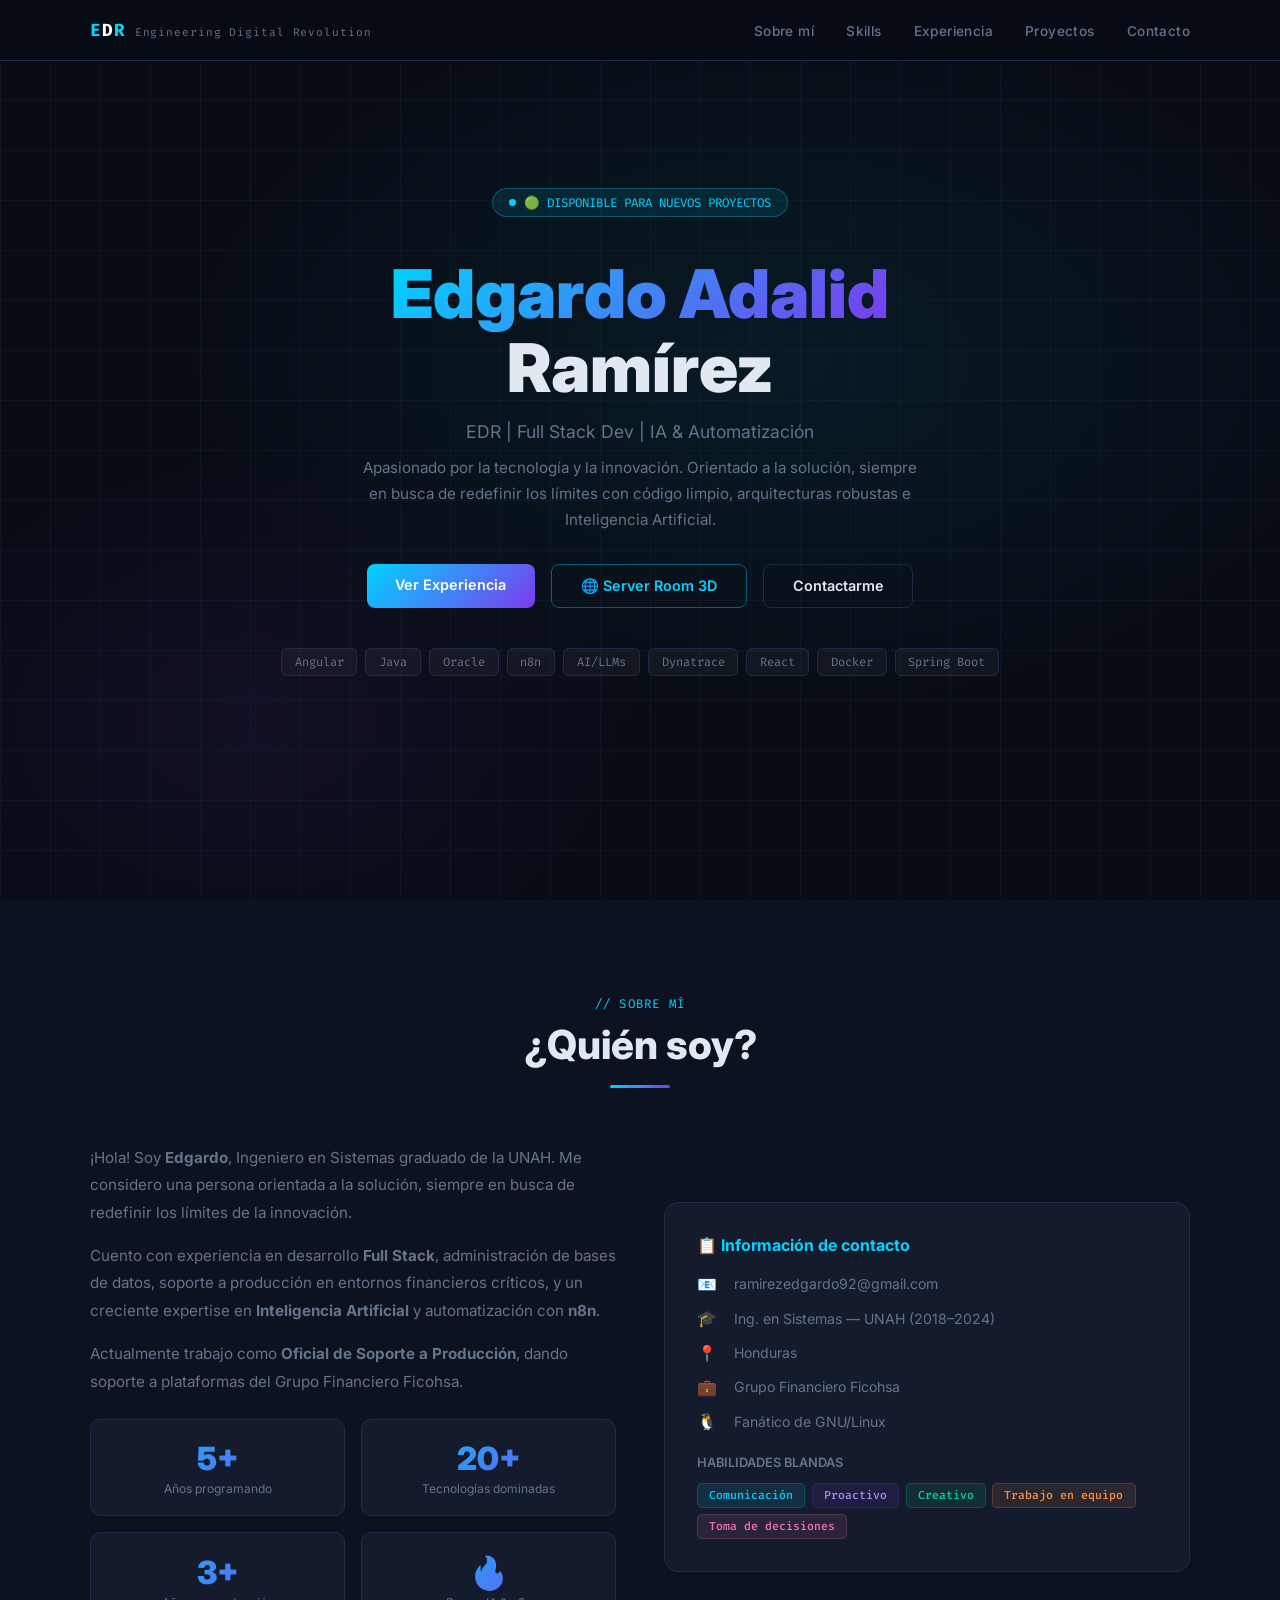
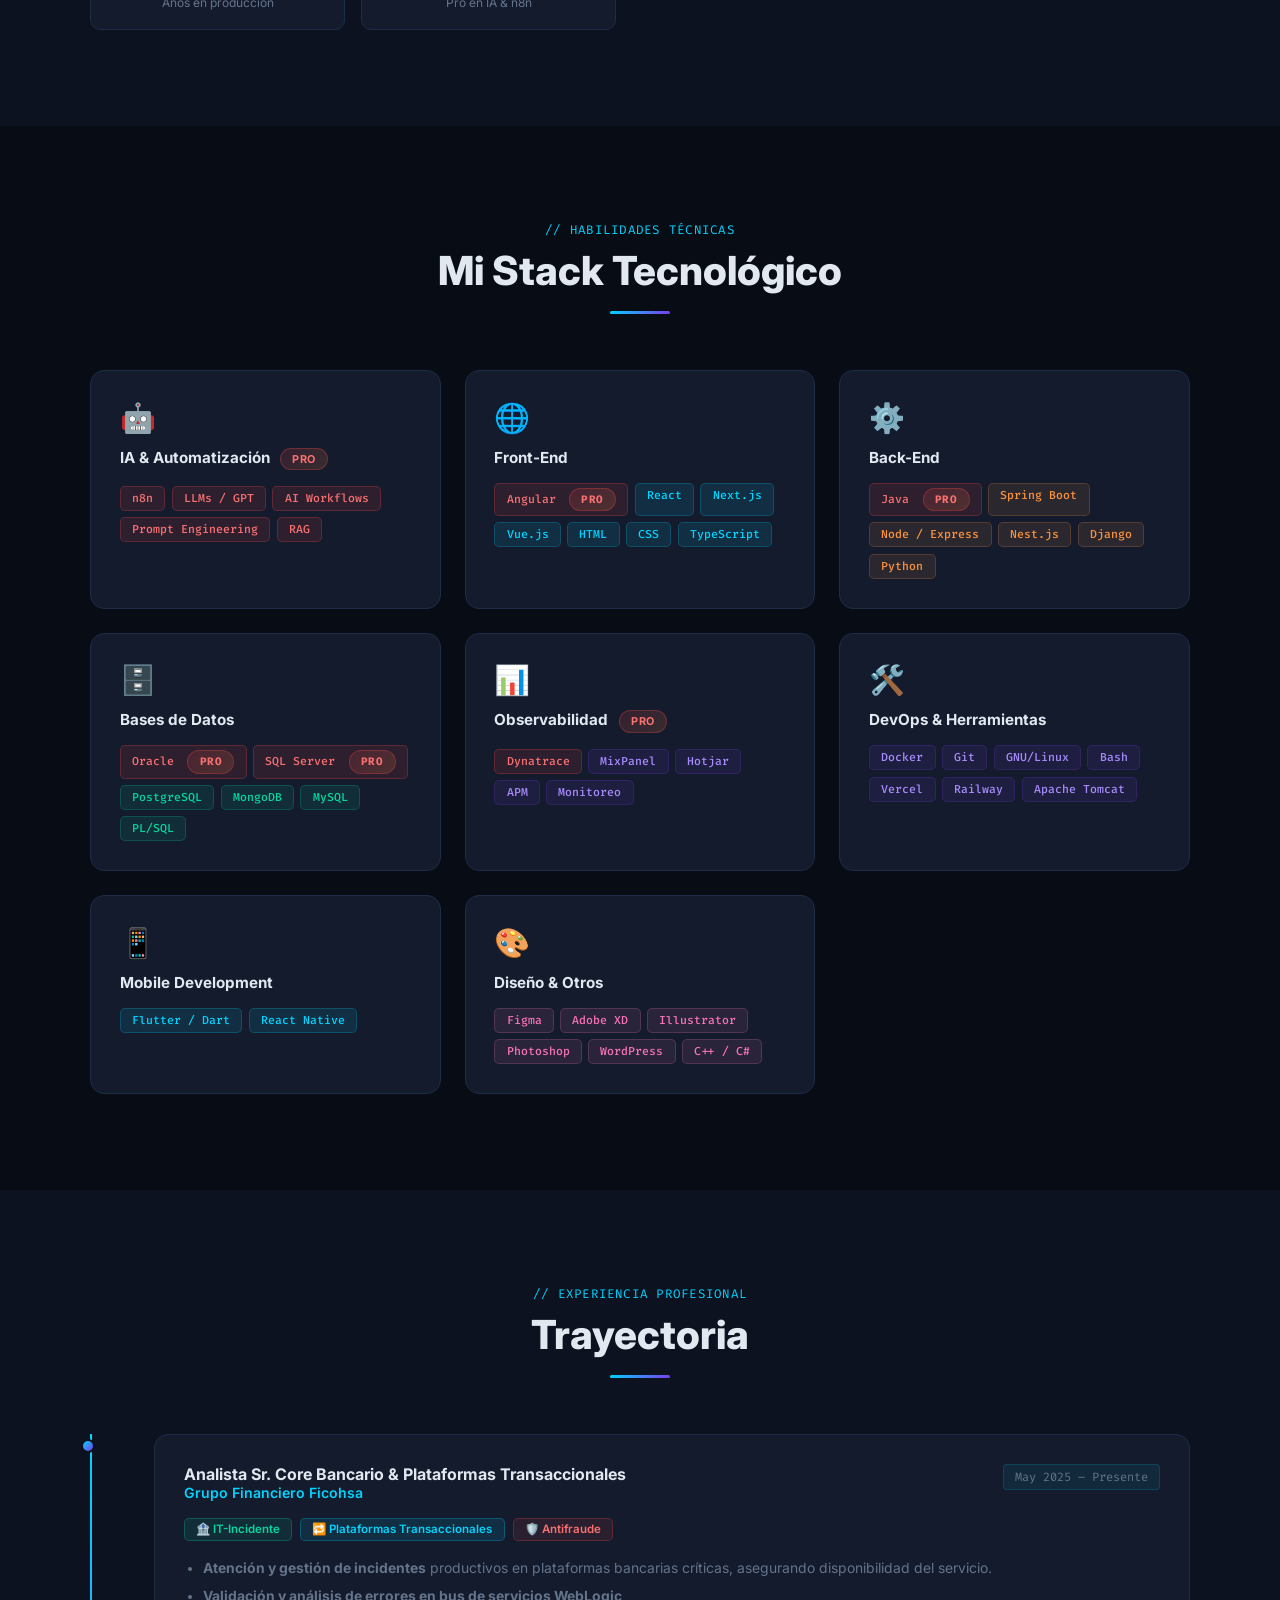
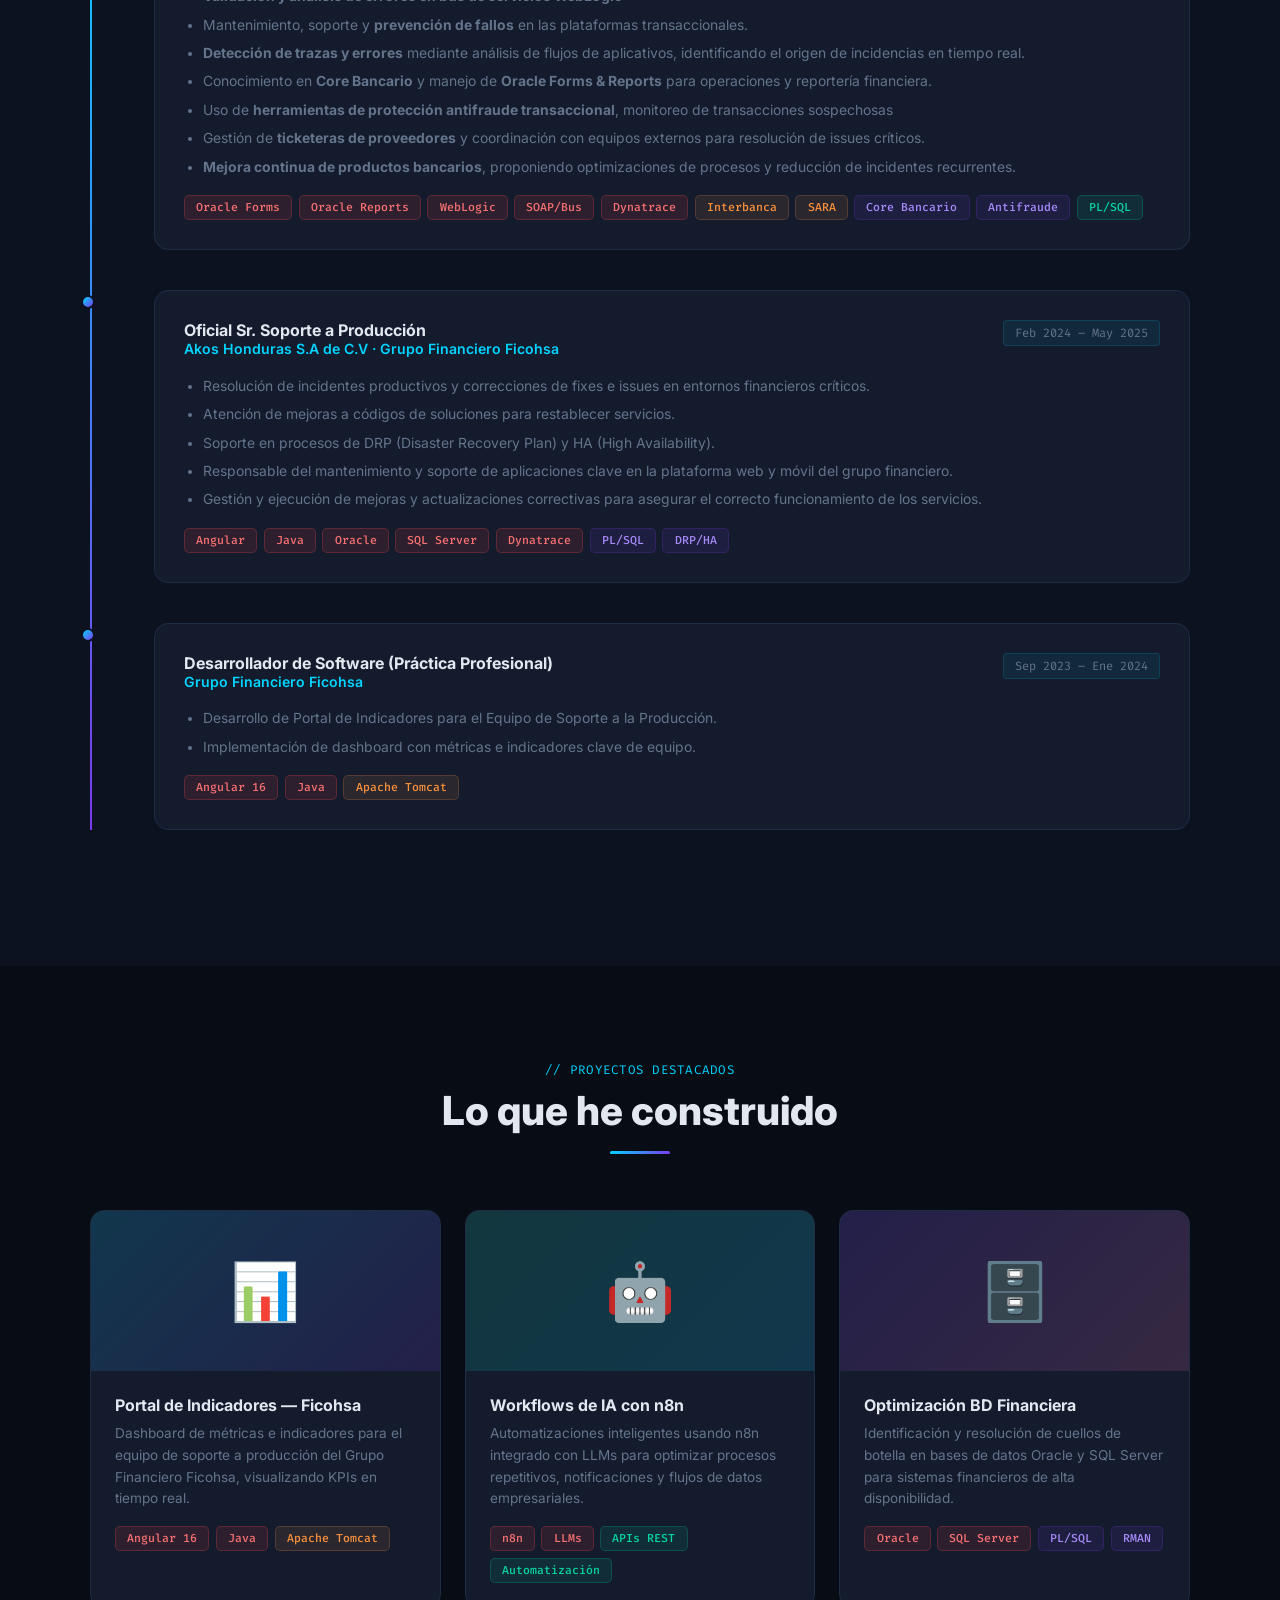
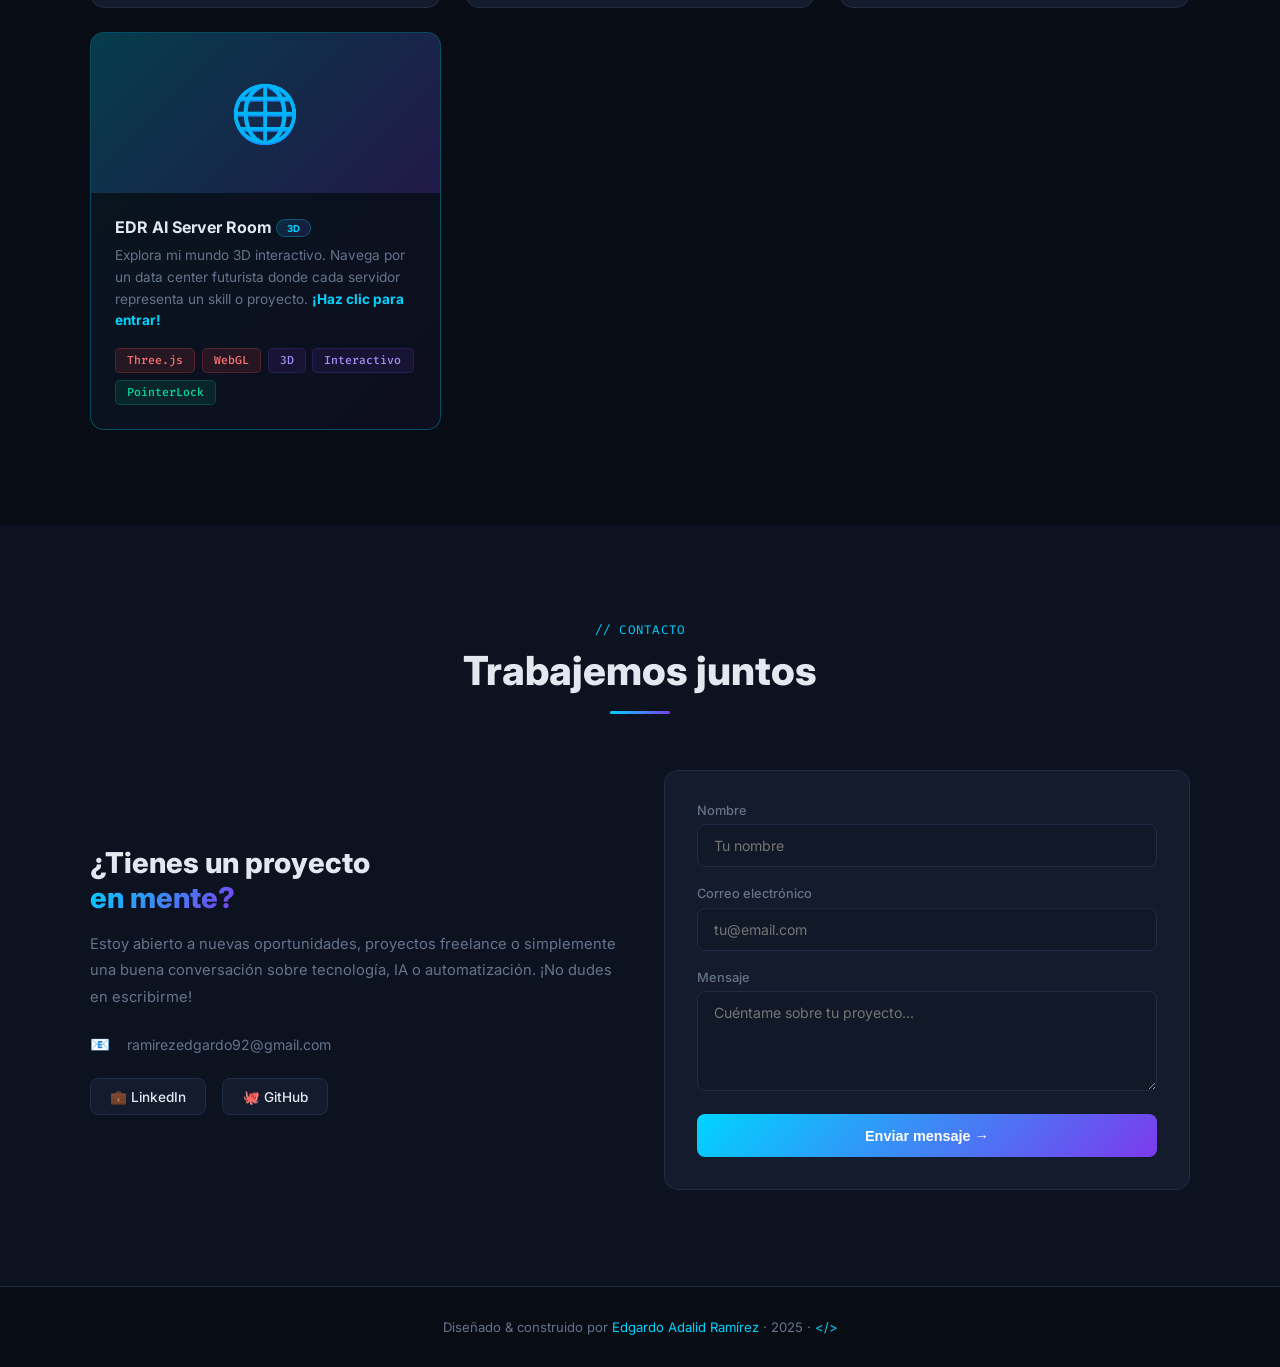
==== commit e27ef6ff: "Agregar experiencia 3D Server Room y enlace en portafolio" ====
--- a/portfolio_edgardo_2.0.html
+++ b/portfolio_edgardo_2.0.html
@@ -181,6 +181,7 @@
     </p>
     <div class="btn-group">
       <a href="#experience" class="btn btn-primary">Ver Experiencia</a>
+      <a href="server-room.html" class="btn btn-outline" style="border-color:rgba(0,212,255,.4);color:var(--accent);">🌐 Server Room 3D</a>
       <a href="#contact" class="btn btn-outline">Contactarme</a>
     </div>
     <div class="hero-chips">
@@ -509,6 +510,23 @@
         </div>
       </div>
 
+      <div class="project-card" style="border-color:rgba(0,212,255,.3);background:linear-gradient(135deg,rgba(0,212,255,.05),rgba(124,58,237,.05));">
+        <a href="server-room.html" style="text-decoration:none;color:inherit;display:block;">
+          <div class="project-img" style="background:linear-gradient(135deg,rgba(0,212,255,.2),rgba(124,58,237,.2));font-size:3.5rem;">🌐</div>
+          <div class="project-body">
+            <h3>EDR AI Server Room <span style="display:inline-flex;align-items:center;gap:.3rem;background:linear-gradient(135deg,rgba(0,212,255,.15),rgba(124,58,237,.15));border:1px solid rgba(0,212,255,.3);border-radius:50px;padding:.15rem .6rem;font-size:.6rem;color:#00d4ff;font-weight:700;letter-spacing:.05em;vertical-align:middle;text-transform:uppercase;">3D</span></h3>
+            <p>Explora mi mundo 3D interactivo. Navega por un data center futurista donde cada servidor representa un skill o proyecto. <strong style="color:var(--accent);">¡Haz clic para entrar!</strong></p>
+            <div class="tags">
+              <span class="tag tag-hot">Three.js</span>
+              <span class="tag tag-hot">WebGL</span>
+              <span class="tag tag-purple">3D</span>
+              <span class="tag tag-purple">Interactivo</span>
+              <span class="tag tag-green">PointerLock</span>
+            </div>
+          </div>
+        </a>
+      </div>
+
     </div>
   </div>
 </section>
